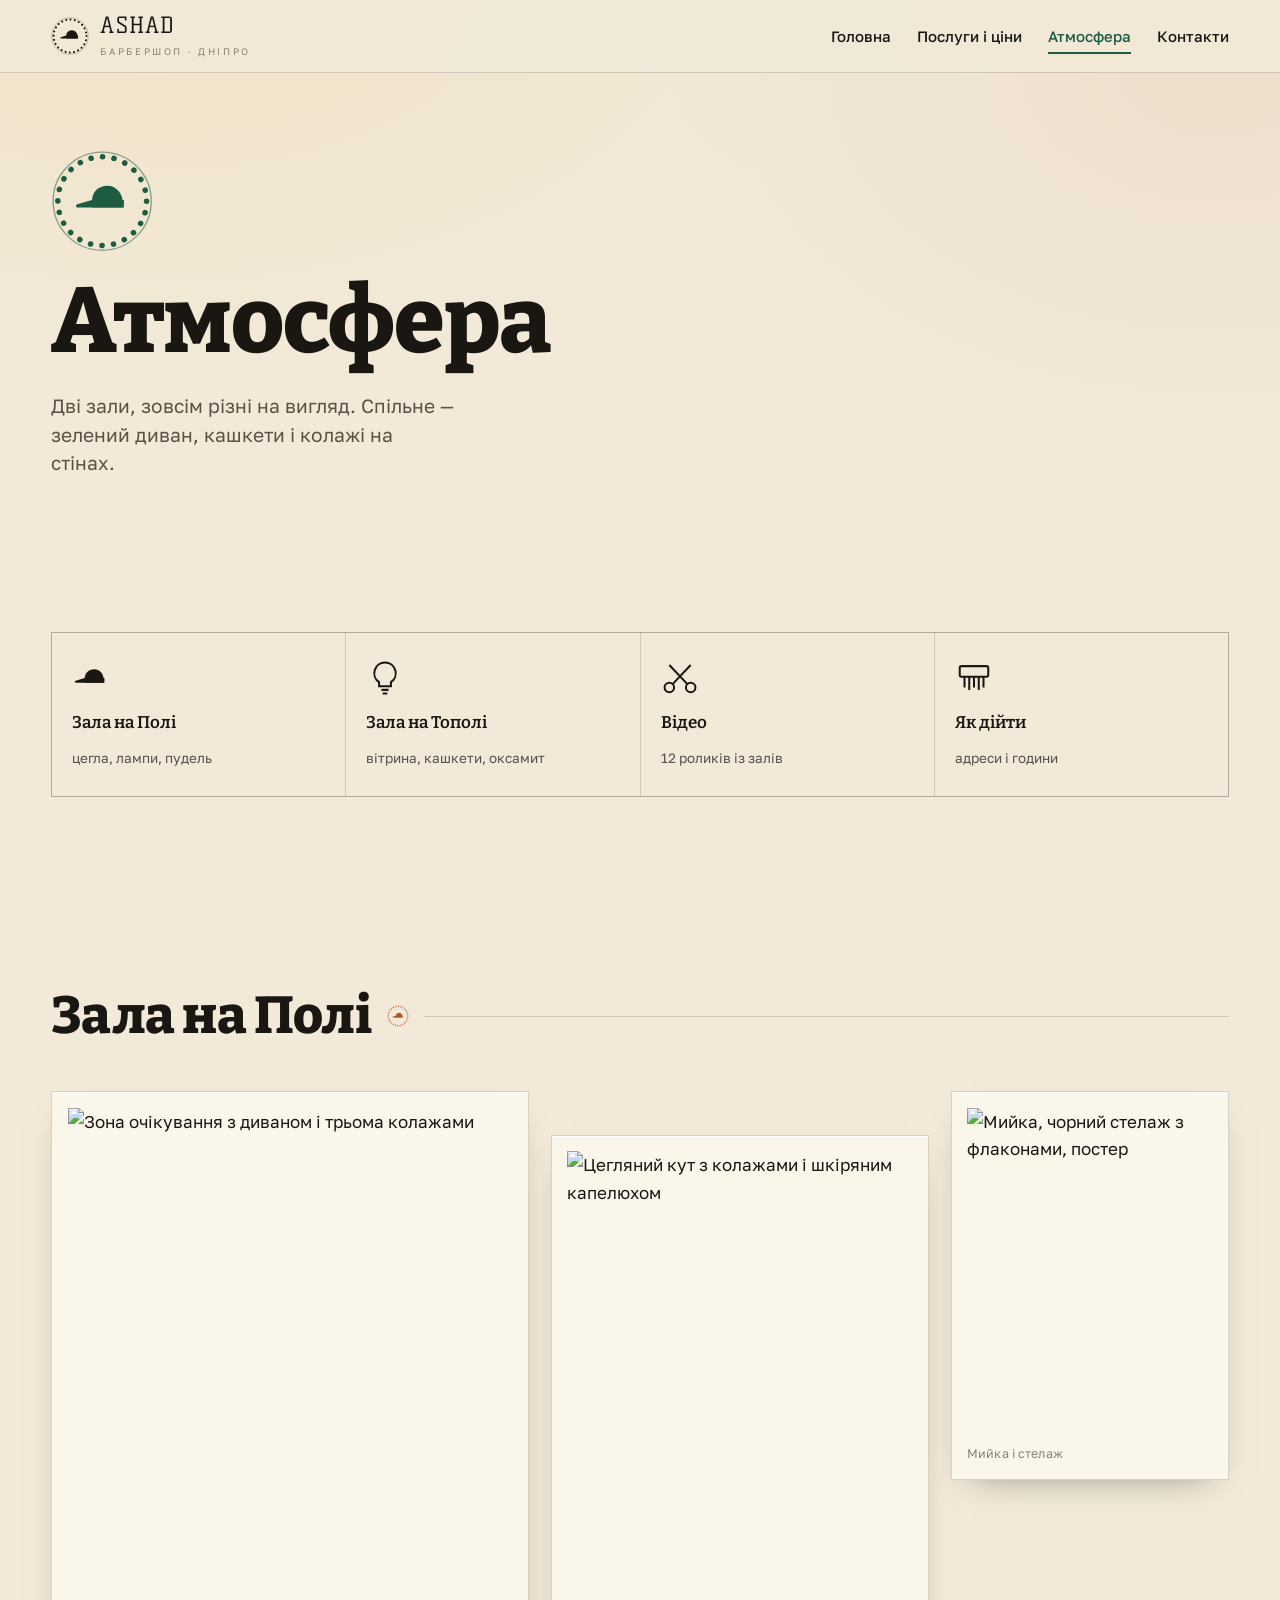
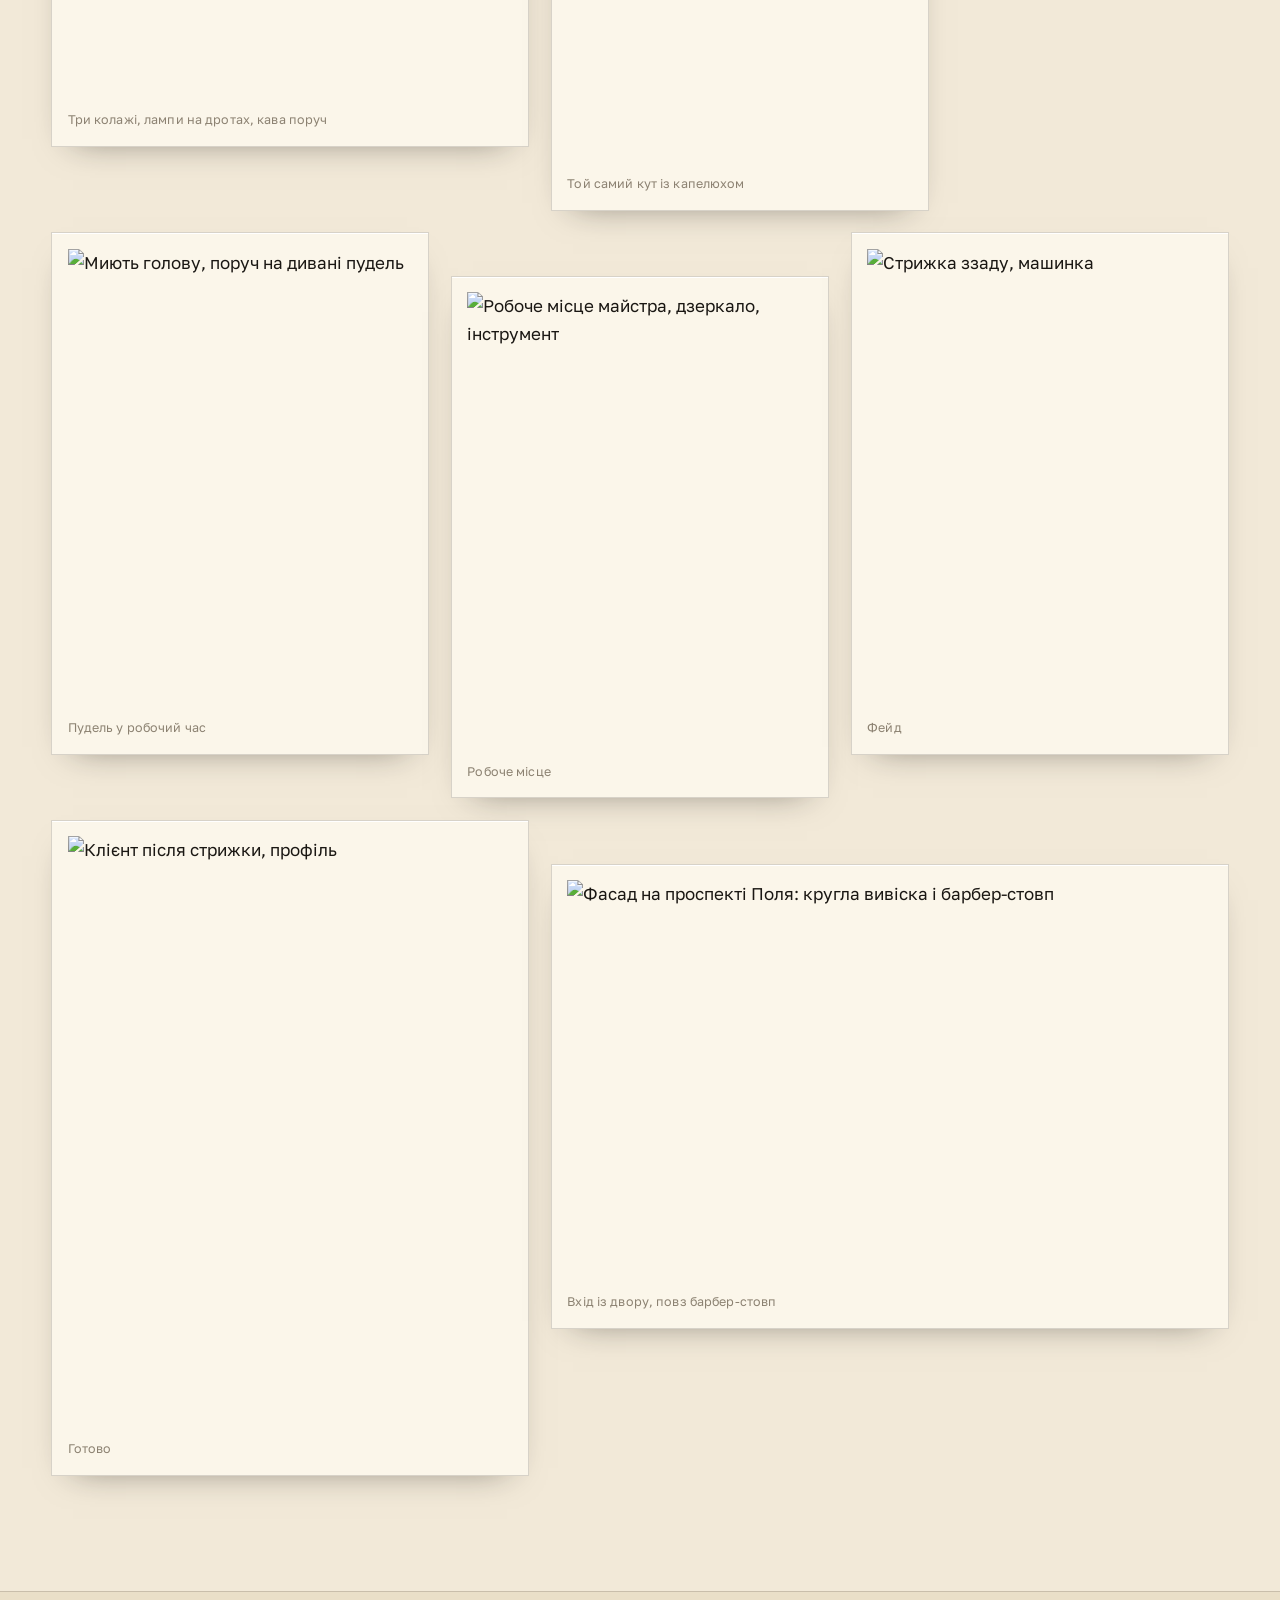
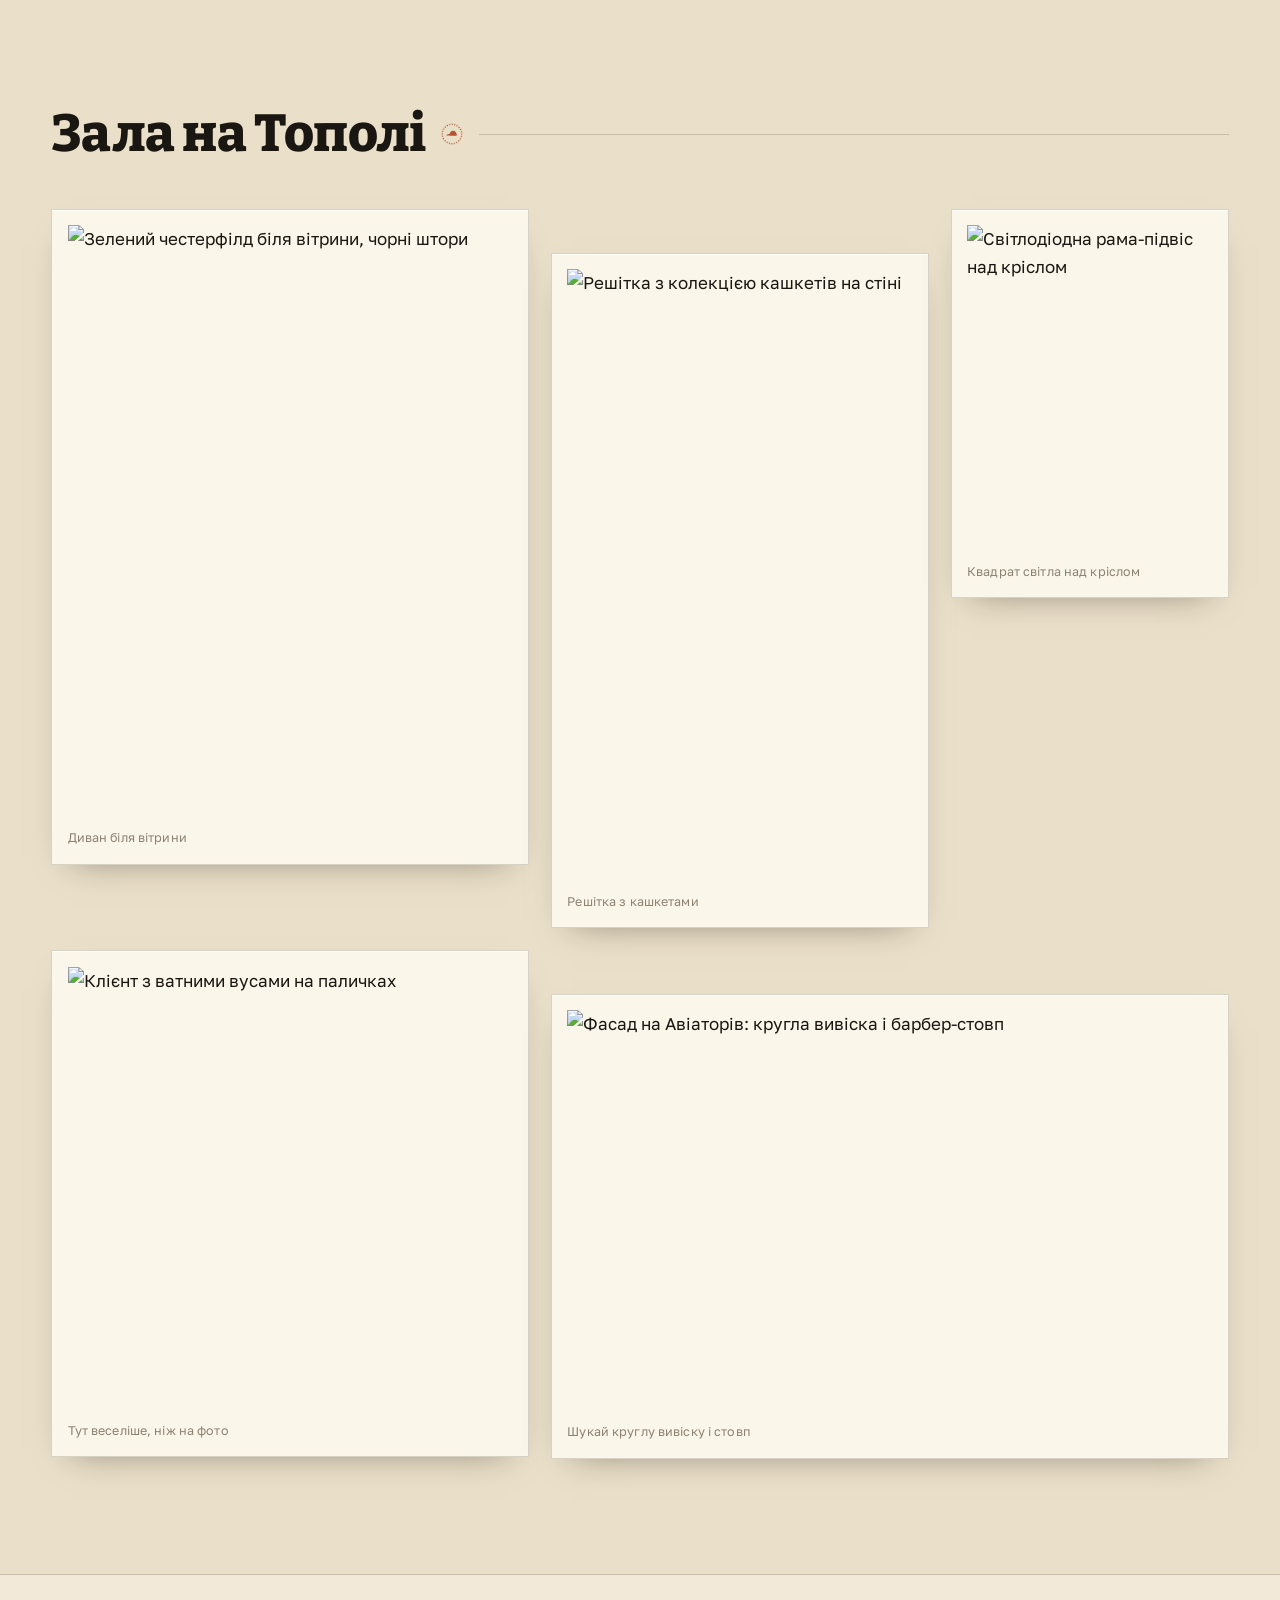
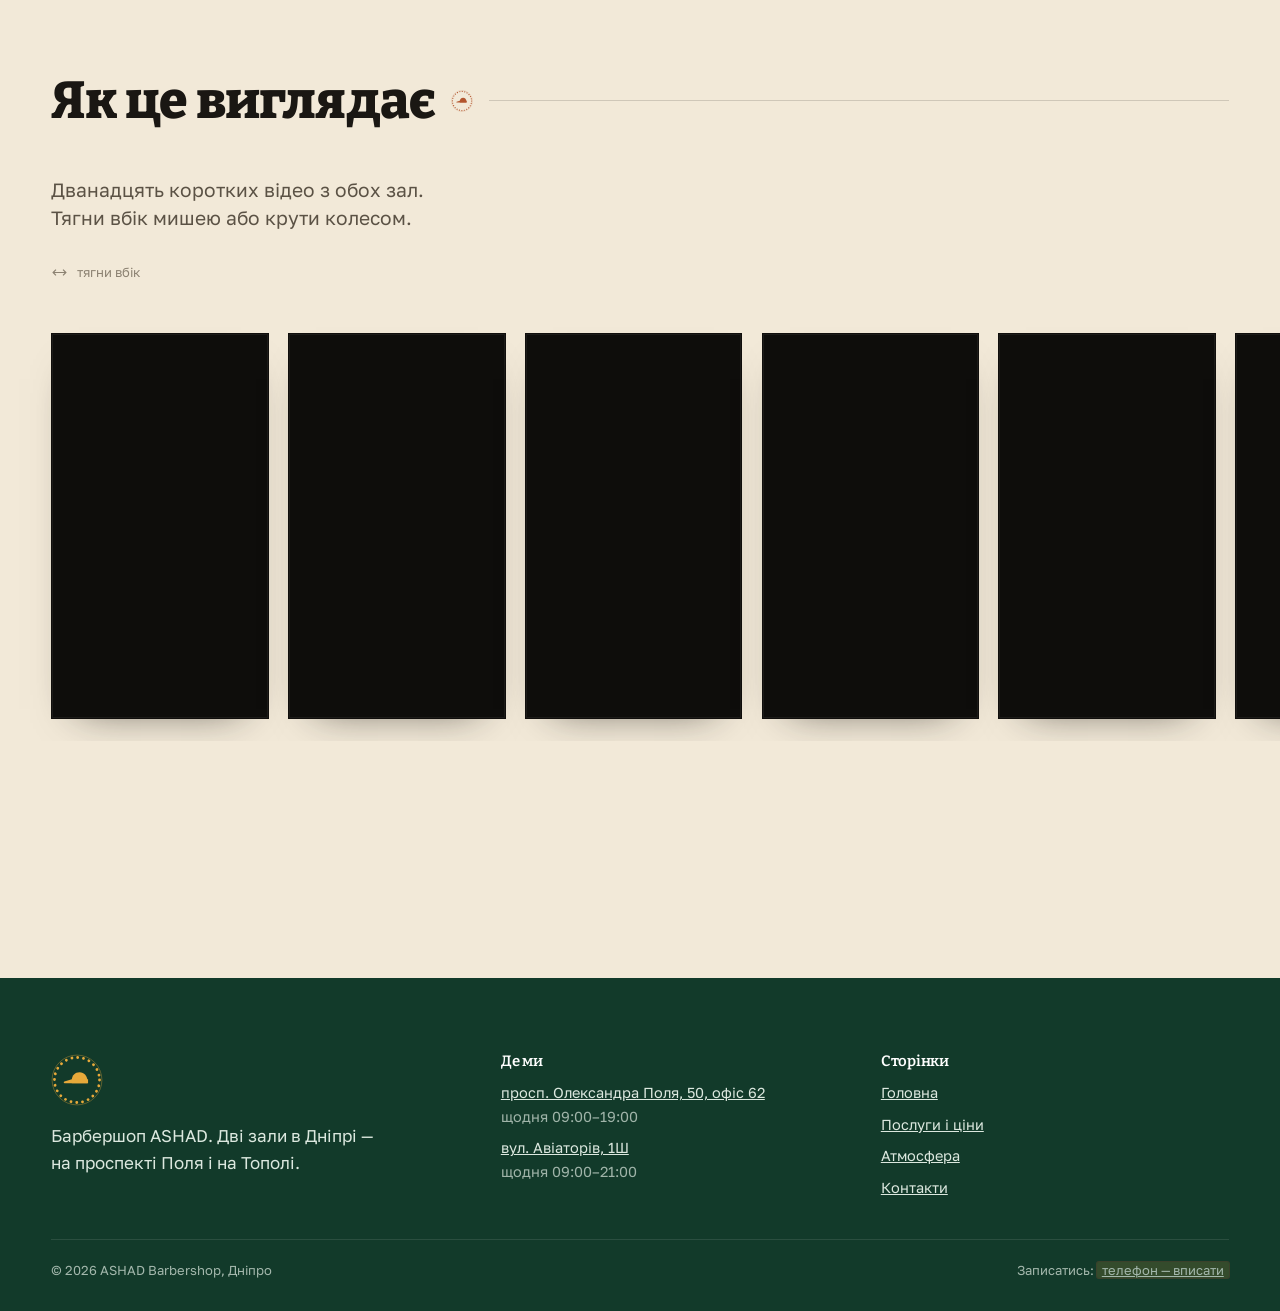
==== atmosfera.html @ 306d47fd "Сайт барбершопу ASHAD: чотири сторінки, локальні шрифти й бібліотеки Головна, послуги і ціни, атмосф" ====
<!doctype html>
<html lang="uk" class="no-js">
<head>
<meta charset="utf-8">
<meta name="viewport" content="width=device-width, initial-scale=1">
<title>Атмосфера — інтер’єри, роботи і відео ASHAD Barbershop</title>
<meta name="description" content="Дві зали барбершопу ASHAD у Дніпрі: цегла і лампи на Полі, вітрина і колекція кашкетів на Тополі. Фото робіт і відео із залів.">
<link rel="canonical" href="https://bashevnik.github.io/ashad-barbershop/atmosfera.html">
<meta property="og:type" content="website">
<meta property="og:site_name" content="ASHAD Barbershop">
<meta property="og:locale" content="uk_UA">
<meta property="og:title" content="Атмосфера — інтер’єри, роботи і відео ASHAD Barbershop">
<meta property="og:description" content="Дві зали барбершопу ASHAD у Дніпрі: цегла і лампи на Полі, вітрина і колекція кашкетів на Тополі. Фото робіт і відео із залів.">
<meta property="og:url" content="https://bashevnik.github.io/ashad-barbershop/atmosfera.html">
<meta property="og:image" content="https://bashevnik.github.io/ashad-barbershop/assets/photo_5222409327333810380_y.jpg">
<meta name="twitter:card" content="summary_large_image">
<meta name="theme-color" content="#F2E9D8">
<link rel="icon" href="assets/logo.png">
<link rel="preload" href="fonts/bitter-800-cyrillic.woff2" as="font" type="font/woff2" crossorigin>
<link rel="preload" href="fonts/golos-text-400-cyrillic.woff2" as="font" type="font/woff2" crossorigin>
<link rel="stylesheet" href="css/style.css">
<script>document.documentElement.className="js";</script>
<script type="application/ld+json">{"@context":"https://schema.org","@type":"HairSalon","name":"ASHAD Barbershop","description":"Барбершоп у Дніпрі: дві зали — на проспекті Олександра Поля та на вулиці Авіаторів (Тополь).","url":"https://bashevnik.github.io/ashad-barbershop/","image":"https://bashevnik.github.io/ashad-barbershop/assets/photo_5222409327333810366_y.jpg","priceRange":"600–1100 ₴","currenciesAccepted":"UAH","areaServed":"Дніпро","makesOffer":[{"@type":"Offer","itemOffered":{"@type":"Service","name":"Стрижка"},"price":"750","priceCurrency":"UAH"},{"@type":"Offer","itemOffered":{"@type":"Service","name":"Стрижка + борода"},"price":"1100","priceCurrency":"UAH"},{"@type":"Offer","itemOffered":{"@type":"Service","name":"Борода"},"price":"600","priceCurrency":"UAH"},{"@type":"Offer","itemOffered":{"@type":"Service","name":"Камуфляж"},"price":"350","priceCurrency":"UAH"},{"@type":"Offer","itemOffered":{"@type":"Service","name":"Ваксинг"},"price":"100","priceCurrency":"UAH"}],"department":[{"@type":"HairSalon","name":"ASHAD Barbershop — На Полі","address":{"@type":"PostalAddress","streetAddress":"просп. Олександра Поля, 50, офіс 62","addressLocality":"Дніпро","addressRegion":"Дніпропетровська область","addressCountry":"UA"},"openingHoursSpecification":{"@type":"OpeningHoursSpecification","dayOfWeek":["Monday","Tuesday","Wednesday","Thursday","Friday","Saturday","Sunday"],"opens":"09:00","closes":"19:00"}},{"@type":"HairSalon","name":"ASHAD Barbershop — На Тополі","address":{"@type":"PostalAddress","streetAddress":"вул. Авіаторів, 1Ш","addressLocality":"Дніпро","addressRegion":"Дніпропетровська область","addressCountry":"UA"},"openingHoursSpecification":{"@type":"OpeningHoursSpecification","dayOfWeek":["Monday","Tuesday","Wednesday","Thursday","Friday","Saturday","Sunday"],"opens":"09:00","closes":"21:00"}}]}</script>
</head>
<body>
<div id="curtain" aria-hidden="true"><svg class="ring " viewBox="0 0 120 120" aria-hidden="true" focusable="false"><circle class="rim" cx="60" cy="60" r="57.5"/><circle class="bulbs" cx="60" cy="60" r="52"/><g class="cap" transform="translate(24,36) scale(1.5)"><path d="M16 21v-5c0-7 5-12 12-12s12 6 12 13v4z"/><path d="M41 21H5c-1.6 0-2-2-.4-2.6L16 15h25z"/></g></svg></div>

<header class="hdr">
  <div class="wrap hdr__in">
    <a class="brand" href="index.html">
      <svg class="ring " viewBox="0 0 120 120" aria-hidden="true" focusable="false"><circle class="rim" cx="60" cy="60" r="57.5"/><circle class="bulbs" cx="60" cy="60" r="52"/><g class="cap" transform="translate(24,36) scale(1.5)"><path d="M16 21v-5c0-7 5-12 12-12s12 6 12 13v4z"/><path d="M41 21H5c-1.6 0-2-2-.4-2.6L16 15h25z"/></g></svg>
      <span>
        <span class="brand__name">ASHAD</span>
        <span class="brand__sub">БАРБЕРШОП · ДНІПРО</span>
      </span>
    </a>
    <button class="burger" type="button" aria-label="Меню" aria-expanded="false"><span></span></button>
    <nav class="nav" aria-label="Головне меню">
      <a href="index.html">Головна</a>
      <a href="posluhy.html">Послуги і ціни</a>
      <a href="atmosfera.html" aria-current="page">Атмосфера</a>
      <a href="kontakty.html">Контакти</a>
    </nav>
  </div>
</header>
<main id="main">

<section class="sec sec--tight">
  <div class="wrap">
    <svg class="ring hero__mark" viewBox="0 0 120 120" aria-hidden="true" focusable="false"><circle class="rim" cx="60" cy="60" r="57.5"/><circle class="bulbs" cx="60" cy="60" r="52"/><g class="cap" transform="translate(24,36) scale(1.5)"><path d="M16 21v-5c0-7 5-12 12-12s12 6 12 13v4z"/><path d="M41 21H5c-1.6 0-2-2-.4-2.6L16 15h25z"/></g></svg>
    <h1>Атмосфера</h1>
    <p class="lead" style="margin-top:22px">Дві зали, зовсім різні на вигляд. Спільне — зелений диван, кашкети і колажі на стінах.</p>
  </div>
</section>

<section class="sec--tight">
  <div class="wrap">
    <nav class="grid-caps" aria-label="Розділи сторінки">
      <a href="#centr"><svg class="grid-caps__ico" viewBox="0 0 48 30" fill="currentColor" aria-hidden="true"><path d="M16 21v-5c0-7 5-12 12-12s12 6 12 13v4z"/><path d="M41 21H5c-1.6 0-2-2-.4-2.6L16 15h25z"/></svg><b>Зала на Полі</b><span>цегла, лампи, пудель</span></a>
      <a href="#topol"><svg class="grid-caps__ico" viewBox="0 0 32 32" fill="none" stroke="currentColor" stroke-width="1.7" aria-hidden="true"><path d="M16 3a9 9 0 0 0-5 16.5V23h10v-3.5A9 9 0 0 0 16 3Z"/><path d="M13 26h6M14 29h4"/></svg><b>Зала на Тополі</b><span>вітрина, кашкети, оксамит</span></a>
      <a href="#video"><svg class="grid-caps__ico" viewBox="0 0 32 32" fill="none" stroke="currentColor" stroke-width="1.7" aria-hidden="true"><circle cx="7" cy="24" r="4"/><circle cx="25" cy="24" r="4"/><path d="M9.8 21.2 25 5M22.2 21.2 7 5"/></svg><b>Відео</b><span>12 роликів із залів</span></a>
      <a href="kontakty.html"><svg class="grid-caps__ico" viewBox="0 0 32 32" fill="none" stroke="currentColor" stroke-width="1.7" aria-hidden="true"><rect x="4" y="6" width="24" height="9" rx="1.5"/><path d="M8 15v9M12 15v11M16 15v9M20 15v11M24 15v9"/></svg><b>Як дійти</b><span>адреси і години</span></a>
    </nav>
  </div>
</section>

<section class="sec" id="centr">
  <div class="wrap-wide">
    <div class="rule reveal" style="width:min(100%,var(--wrap));margin-inline:auto">
      <h2>Зала на Полі</h2><svg class="ring " viewBox="0 0 120 120" aria-hidden="true" focusable="false"><circle class="rim" cx="60" cy="60" r="57.5"/><circle class="bulbs" cx="60" cy="60" r="52"/><g class="cap" transform="translate(24,36) scale(1.5)"><path d="M16 21v-5c0-7 5-12 12-12s12 6 12 13v4z"/><path d="M41 21H5c-1.6 0-2-2-.4-2.6L16 15h25z"/></g></svg>
    </div>
    <div class="wall">
      <figure class="frame w5 tall reveal frame--tilt-l"><img src="assets/photo_5222409327333810374_y.jpg" alt="Зона очікування з диваном і трьома колажами" loading="lazy"><figcaption>Три колажі, лампи на дротах, кава поруч</figcaption></figure>
      <figure class="frame w4 port reveal down"><img src="assets/photo_5222409327333810372_y.jpg" alt="Цегляний кут з колажами і шкіряним капелюхом" loading="lazy"><figcaption>Той самий кут із капелюхом</figcaption></figure>
      <figure class="frame w3 tall reveal"><img src="assets/photo_5222409327333810375_y.jpg" alt="Мийка, чорний стелаж з флаконами, постер" loading="lazy"><figcaption>Мийка і стелаж</figcaption></figure>
      <figure class="frame w4 tall reveal"><img src="assets/photo_5222409327333810367_y.jpg" alt="Миють голову, поруч на дивані пудель" loading="lazy"><figcaption>Пудель у робочий час</figcaption></figure>
      <figure class="frame w4 tall reveal down frame--tilt-l"><img src="assets/photo_5222409327333810365_y.jpg" alt="Робоче місце майстра, дзеркало, інструмент" loading="lazy"><figcaption>Робоче місце</figcaption></figure>
      <figure class="frame w4 tall reveal"><img src="assets/photo_5222409327333810368_y.jpg" alt="Стрижка ззаду, машинка" loading="lazy"><figcaption>Фейд</figcaption></figure>
      <figure class="frame w5 tall reveal"><img src="assets/photo_5222409327333810371_y.jpg" alt="Клієнт після стрижки, профіль" loading="lazy"><figcaption>Готово</figcaption></figure>
      <figure class="frame w7 wide reveal down"><img src="assets/photo_5222409327333810366_y.jpg" alt="Фасад на проспекті Поля: кругла вивіска і барбер-стовп" loading="lazy"><figcaption>Вхід із двору, повз барбер-стовп</figcaption></figure>
    </div>
  </div>
</section>

<section class="sec" id="topol" style="background:var(--paper-2);border-block:1px solid var(--line)">
  <div class="wrap-wide">
    <div class="rule reveal" style="width:min(100%,var(--wrap));margin-inline:auto">
      <h2>Зала на Тополі</h2><svg class="ring " viewBox="0 0 120 120" aria-hidden="true" focusable="false"><circle class="rim" cx="60" cy="60" r="57.5"/><circle class="bulbs" cx="60" cy="60" r="52"/><g class="cap" transform="translate(24,36) scale(1.5)"><path d="M16 21v-5c0-7 5-12 12-12s12 6 12 13v4z"/><path d="M41 21H5c-1.6 0-2-2-.4-2.6L16 15h25z"/></g></svg>
    </div>
    <div class="wall">
      <figure class="frame w5 tall reveal"><img src="assets/photo_5222409327333810380_y.jpg" alt="Зелений честерфілд біля вітрини, чорні штори" loading="lazy"><figcaption>Диван біля вітрини</figcaption></figure>
      <figure class="frame w4 port reveal down frame--tilt-l"><img src="assets/photo_5222409327333810379_y.jpg" alt="Решітка з колекцією кашкетів на стіні" loading="lazy"><figcaption>Решітка з кашкетами</figcaption></figure>
      <figure class="frame w3 tall reveal"><img src="assets/photo_5222409327333810378_y.jpg" alt="Світлодіодна рама-підвіс над кріслом" loading="lazy"><figcaption>Квадрат світла над кріслом</figcaption></figure>
      <figure class="frame w5 sq reveal frame--tilt-r"><img src="assets/photo_5222409327333810377_y.jpg" alt="Клієнт з ватними вусами на паличках" loading="lazy"><figcaption>Тут веселіше, ніж на фото</figcaption></figure>
      <figure class="frame w7 wide reveal down"><img src="assets/photo_5456503783908121708_y.jpg" alt="Фасад на Авіаторів: кругла вивіска і барбер-стовп" loading="lazy"><figcaption>Шукай круглу вивіску і стовп</figcaption></figure>
    </div>
  </div>
</section>


<section class="reel" id="video">
  <div class="wrap reel__head reveal">
    <div class="rule"><h2>Як це виглядає</h2><svg class="ring " viewBox="0 0 120 120" aria-hidden="true" focusable="false"><circle class="rim" cx="60" cy="60" r="57.5"/><circle class="bulbs" cx="60" cy="60" r="52"/><g class="cap" transform="translate(24,36) scale(1.5)"><path d="M16 21v-5c0-7 5-12 12-12s12 6 12 13v4z"/><path d="M41 21H5c-1.6 0-2-2-.4-2.6L16 15h25z"/></g></svg></div>
    <p class="lead">Дванадцять коротких відео з обох зал. Тягни вбік мишею або крути колесом.</p>
    <span class="reel__hint"><svg viewBox="0 0 24 24" fill="none" stroke="currentColor" stroke-width="1.7" aria-hidden="true"><path d="M3 12h18M7 8l-4 4 4 4M17 8l4 4-4 4"/></svg> тягни вбік</span>
  </div>
  <div class="reel__track">
    <div class="reel__card"><video data-src="assets/document_52224093268738463356.mp4" muted loop playsinline preload="none" aria-label="Відео 1 з барбершопу"></video></div>
    <div class="reel__card"><video data-src="assets/document_52224093268738463357.mp4" muted loop playsinline preload="none" aria-label="Відео 2 з барбершопу"></video></div>
    <div class="reel__card"><video data-src="assets/document_52224093268738463359.mp4" muted loop playsinline preload="none" aria-label="Відео 3 з барбершопу"></video></div>
    <div class="reel__card"><video data-src="assets/document_52224093268738463361.mp4" muted loop playsinline preload="none" aria-label="Відео 4 з барбершопу"></video></div>
    <div class="reel__card"><video data-src="assets/document_52224093268738463363.mp4" muted loop playsinline preload="none" aria-label="Відео 5 з барбершопу"></video></div>
    <div class="reel__card"><video data-src="assets/document_52224093268738463371.mp4" muted loop playsinline preload="none" aria-label="Відео 6 з барбершопу"></video></div>
    <div class="reel__card"><video data-src="assets/document_52224093268738463372.mp4" muted loop playsinline preload="none" aria-label="Відео 7 з барбершопу"></video></div>
    <div class="reel__card"><video data-src="assets/document_52224093268738463374.mp4" muted loop playsinline preload="none" aria-label="Відео 8 з барбершопу"></video></div>
    <div class="reel__card"><video data-src="assets/document_52224093268738463375.mp4" muted loop playsinline preload="none" aria-label="Відео 9 з барбершопу"></video></div>
    <div class="reel__card"><video data-src="assets/document_52224093268738463376.mp4" muted loop playsinline preload="none" aria-label="Відео 10 з барбершопу"></video></div>
    <div class="reel__card"><video data-src="assets/document_52224093268738463378.mp4" muted loop playsinline preload="none" aria-label="Відео 11 з барбершопу"></video></div>
    <div class="reel__card"><video data-src="assets/document_52224093268738463380.mp4" muted loop playsinline preload="none" aria-label="Відео 12 з барбершопу"></video></div>
  </div>
</section>

</main>

<footer class="ftr">
  <div class="wrap">
    <div class="ftr__grid">
      <div>
        <svg class="ring " viewBox="0 0 120 120" aria-hidden="true" focusable="false"><circle class="rim" cx="60" cy="60" r="57.5"/><circle class="bulbs" cx="60" cy="60" r="52"/><g class="cap" transform="translate(24,36) scale(1.5)"><path d="M16 21v-5c0-7 5-12 12-12s12 6 12 13v4z"/><path d="M41 21H5c-1.6 0-2-2-.4-2.6L16 15h25z"/></g></svg>
        <p style="max-width:30ch;margin:0">Барбершоп ASHAD. Дві зали в Дніпрі — на проспекті Поля і на Тополі.</p>
      </div>
      <div>
        <h4>Де ми</h4>
        <ul>
          <li><a href="https://www.google.com/maps/search/?api=1&query=%D0%94%D0%BD%D1%96%D0%BF%D1%80%D0%BE%2C%20%D0%BF%D1%80%D0%BE%D1%81%D0%BF.%20%D0%9E%D0%BB%D0%B5%D0%BA%D1%81%D0%B0%D0%BD%D0%B4%D1%80%D0%B0%20%D0%9F%D0%BE%D0%BB%D1%8F%2C%2050%2C%20%D0%BE%D1%84%D1%96%D1%81%2062" target="_blank" rel="noopener">просп. Олександра Поля, 50, офіс 62</a><br><span style="opacity:.7">щодня 09:00–19:00</span></li>
          <li><a href="https://www.google.com/maps/search/?api=1&query=%D0%94%D0%BD%D1%96%D0%BF%D1%80%D0%BE%2C%20%D0%B2%D1%83%D0%BB.%20%D0%90%D0%B2%D1%96%D0%B0%D1%82%D0%BE%D1%80%D1%96%D0%B2%2C%201%D0%A8" target="_blank" rel="noopener">вул. Авіаторів, 1Ш</a><br><span style="opacity:.7">щодня 09:00–21:00</span></li>
        </ul>
      </div>
      <div>
        <h4>Сторінки</h4>
        <ul><li><a href="index.html">Головна</a></li><li><a href="posluhy.html">Послуги і ціни</a></li><li><a href="atmosfera.html">Атмосфера</a></li><li><a href="kontakty.html">Контакти</a></li></ul>
      </div>
    </div>
    <div class="ftr__bottom">
      <span>© <span id="year">2026</span> ASHAD Barbershop, Дніпро</span>
      <span>Записатись: <a href="tel:+380000000000"><span class="todo">телефон — вписати</span></a></span>
    </div>
  </div>
</footer>
<script src="js/lib/gsap.min.js"></script>
<script src="js/lib/ScrollTrigger.min.js"></script>
<script src="js/lib/lax.min.js"></script>
<script src="js/app.js"></script>
</body>
</html>
---- css/style.css ----
@import url("fonts.css");

/* ─────────────────────────────────────────────
   ASHAD BARBERSHOP — Дніпро
   Кольори зняті з залів: тепла штукатурка,
   зелений оксамит честерфілда, цегла, лампи.
   ───────────────────────────────────────────── */

:root{
  --paper:      #F2E9D8;
  --paper-2:    #EADFC8;
  --plaster:    #E4D7BE;
  --ink:        #1A1713;
  --ink-soft:   #5B5245;
  --ink-faint:  #8C8272;

  --green:      #1E5C42;
  --green-deep: #123A2A;
  --green-soft: #2F7B5A;

  --brick:      #B3562F;
  --bulb:       #E7A93A;

  --frame:      #4A2E20;
  --line:       rgba(26,23,19,.16);

  --wrap: 1180px;
  --gut: clamp(18px, 4vw, 56px);

  --r-sm: 3px;
  --r-md: 6px;
}

*,*::before,*::after{ box-sizing:border-box; }

html{
  -webkit-text-size-adjust:100%;
  scroll-behavior:smooth;
}
@media (prefers-reduced-motion: reduce){ html{ scroll-behavior:auto; } }

body{
  margin:0;
  background:var(--paper);
  color:var(--ink);
  font-family:"Golos Text", system-ui, -apple-system, "Segoe UI", sans-serif;
  font-size:clamp(15px, .55vw + 13px, 17px);
  line-height:1.62;
  overflow-x:hidden;
  background-image:
    radial-gradient(1200px 700px at 12% -5%, rgba(231,169,58,.10), transparent 60%),
    radial-gradient(900px 600px at 95% 8%, rgba(179,86,47,.07), transparent 62%);
  background-attachment:fixed;
}

img,video{ max-width:100%; display:block; }
a{ color:inherit; }

h1,h2,h3,h4{
  font-family:"Bitter", Georgia, serif;
  font-weight:800;
  line-height:1.04;
  letter-spacing:-.015em;
  margin:0;
  text-wrap:balance;
}
h1{ font-size:clamp(38px, 7.4vw, 92px); }
h2{ font-size:clamp(28px, 4.4vw, 52px); }
h3{ font-size:clamp(19px, 1.7vw, 25px); letter-spacing:-.005em; }
p{ margin:0 0 1em; }
p:last-child{ margin-bottom:0; }

.wrap{ width:min(100% - var(--gut)*2, var(--wrap)); margin-inline:auto; }
.wrap-wide{ width:min(100% - var(--gut)*2, 1440px); margin-inline:auto; }

.sr{
  position:absolute; width:1px; height:1px; padding:0; margin:-1px;
  overflow:hidden; clip:rect(0 0 0 0); white-space:nowrap; border:0;
}

/* ── знак: кільце лампочок з вивіски ───────── */
.ring{ display:block; color:var(--ink); }
.ring .bulbs{
  fill:none; stroke:currentColor; stroke-width:6.5;
  stroke-linecap:round; stroke-dasharray:.1 13.5138;
}
.ring .rim{ fill:none; stroke:currentColor; stroke-width:1.6; opacity:.5; }
.ring .cap{ fill:currentColor; }

/* ── шапка ─────────────────────────────────── */
.hdr{
  position:sticky; top:0; z-index:60;
  background:color-mix(in srgb, var(--paper) 86%, transparent);
  backdrop-filter:blur(9px);
  -webkit-backdrop-filter:blur(9px);
  border-bottom:1px solid var(--line);
}
.hdr__in{
  display:flex; align-items:center; gap:22px;
  min-height:72px;
}
.brand{
  display:flex; align-items:center; gap:11px;
  text-decoration:none; margin-right:auto;
}
.brand .ring{ width:38px; height:38px; flex:none; }
.brand__name{
  font-family:"Kelly Slab", "Bitter", serif;
  font-size:22px; letter-spacing:.06em; line-height:1;
}
.brand__sub{
  display:block; font-family:"Golos Text",sans-serif;
  font-size:9.5px; letter-spacing:.28em; color:var(--ink-faint);
  margin-top:3px;
}
.nav{ display:flex; gap:26px; align-items:center; }
.nav a{
  text-decoration:none; font-size:15px; font-weight:500;
  padding:6px 0; position:relative; color:var(--ink);
}
.nav a::after{
  content:""; position:absolute; left:0; right:0; bottom:0; height:2px;
  background:var(--green); transform:scaleX(0); transform-origin:left;
  transition:transform .28s cubic-bezier(.2,.7,.3,1);
}
.nav a:hover::after,
.nav a[aria-current="page"]::after{ transform:scaleX(1); }
.nav a[aria-current="page"]{ color:var(--green); }

.burger{
  display:none; width:42px; height:42px; border:1px solid var(--line);
  border-radius:var(--r-sm); background:transparent; cursor:pointer;
  align-items:center; justify-content:center; flex:none;
}
.burger span{ display:block; width:18px; height:1.6px; background:var(--ink); position:relative; }
.burger span::before,.burger span::after{
  content:""; position:absolute; left:0; width:18px; height:1.6px; background:var(--ink);
  transition:transform .25s;
}
.burger span::before{ top:-6px; } .burger span::after{ top:6px; }
.is-menu .burger span{ background:transparent; }
.is-menu .burger span::before{ transform:translateY(6px) rotate(45deg); }
.is-menu .burger span::after{ transform:translateY(-6px) rotate(-45deg); }

/* ── кнопки ────────────────────────────────── */
.btn{
  display:inline-flex; align-items:center; gap:10px;
  padding:14px 24px; border-radius:var(--r-sm);
  background:var(--green); color:#F7F1E4; text-decoration:none;
  font-weight:500; font-size:15px; border:1px solid var(--green);
  transition:background .25s, transform .25s, box-shadow .25s;
  box-shadow:0 1px 0 rgba(0,0,0,.06);
}
.btn:hover{ background:var(--green-deep); transform:translateY(-2px); }
.btn--ghost{
  background:transparent; color:var(--ink); border-color:var(--ink);
}
.btn--ghost:hover{ background:var(--ink); color:var(--paper); }
.btn__dot{ width:7px; height:7px; border-radius:50%; background:var(--bulb); flex:none; }

/* ── секції ────────────────────────────────── */
.sec{ padding:clamp(64px, 9vw, 128px) 0; }
.sec--tight{ padding:clamp(48px, 6vw, 84px) 0; }

.lead{
  font-size:clamp(18px, 1.5vw, 22px);
  line-height:1.5; max-width:34ch; color:var(--ink-soft);
}

.rule{
  display:flex; align-items:center; gap:16px;
  margin:0 0 clamp(28px,4vw,48px);
}
.rule::after{ content:""; flex:1; height:1px; background:var(--line); }
.rule .ring{ width:22px; height:22px; flex:none; color:var(--brick); }
.rule h2{ flex:none; }

/* ── герой ─────────────────────────────────── */
.hero{
  position:relative; padding:clamp(46px,7vw,86px) 0 clamp(30px,4vw,52px);
  overflow:hidden;
}
.hero__grid{
  display:grid; grid-template-columns:1.05fr .95fr;
  gap:clamp(28px,5vw,72px); align-items:end;
}
.hero__mark{ width:clamp(74px,8vw,104px); height:auto; color:var(--green); margin-bottom:22px; }
.hero h1 em{ font-style:normal; color:var(--green); }
.hero__hand{
  font-family:"Kelly Slab", serif; font-size:clamp(17px,1.5vw,21px);
  color:var(--brick); margin:20px 0 0; line-height:1.4;
}
.hero__cta{ display:flex; flex-wrap:wrap; gap:12px; margin-top:30px; }

/* фото у рамці — як зі стіни в залі */
.frame{
  background:#FBF6EA;
  padding:clamp(10px,1.2vw,18px);
  border:1px solid var(--line);
  box-shadow:
    0 1px 0 #fff inset,
    0 14px 34px -22px rgba(26,23,19,.55);
  position:relative;
}
.frame--wood{ border:6px solid var(--frame); padding:10px; background:#F6EFE0; }
.frame img{ width:100%; height:100%; object-fit:cover; display:block; }
.frame figcaption{
  font-size:12.5px; color:var(--ink-faint); padding-top:9px;
  font-family:"Golos Text",sans-serif; letter-spacing:.01em;
}
.frame--tilt-l{ transform:rotate(-1.4deg); }
.frame--tilt-r{ transform:rotate(1.1deg); }

.hero__photo{ margin:0; }
.hero__photo img{ aspect-ratio:4/5; }

/* ── смуга-кашкети (роздільник) ────────────── */
.caps{
  border-block:1px solid var(--line);
  background:var(--paper-2);
  padding:18px 0;
  overflow:hidden;
}
.caps__row{
  display:flex; gap:clamp(22px,4vw,54px); align-items:center;
  justify-content:center; flex-wrap:wrap;
}
.caps__item{
  display:inline-flex; align-items:center; gap:9px;
  font-size:13.5px; color:var(--ink-soft); white-space:nowrap;
}
.caps__item svg{ width:26px; height:26px; color:var(--ink); flex:none; }

/* ── прайс ─────────────────────────────────── */
.price{ list-style:none; margin:0; padding:0; }
.price li{
  display:flex; align-items:baseline; gap:14px;
  padding:18px 0; border-bottom:1px solid var(--line);
}
.price li:first-child{ border-top:1px solid var(--line); }
.price__name{ font-family:"Bitter",serif; font-weight:600; font-size:clamp(18px,1.7vw,24px); }
.price__dots{ flex:1; border-bottom:1px dotted var(--ink-faint); transform:translateY(-4px); }
.price__val{
  font-family:"Kelly Slab",serif; font-size:clamp(19px,1.8vw,26px);
  color:var(--green); white-space:nowrap;
}
.price__note{ display:block; font-size:13.5px; color:var(--ink-faint); font-family:"Golos Text",sans-serif; font-weight:400; margin-top:2px; }

/* ── зали ──────────────────────────────────── */
.halls{ display:grid; grid-template-columns:1fr 1fr; gap:clamp(20px,3vw,40px); }
.hall{
  background:#FBF6EA; border:1px solid var(--line); padding:clamp(20px,2.4vw,32px);
  display:flex; flex-direction:column; gap:18px;
}
.hall__tag{
  font-family:"Kelly Slab",serif; font-size:13px; color:var(--brick);
  letter-spacing:.05em;
}
.hall__meta{ font-size:14.5px; color:var(--ink-soft); }
.hall__meta b{ color:var(--ink); font-weight:500; }
.hall .frame{ margin:0; }
.hall .frame img{ aspect-ratio:4/5; }
.halls > .frame img{ aspect-ratio:4/5; }
.card .frame img{ aspect-ratio:16/10; }

/* ── стіна колажів ─────────────────────────── */
.wall{
  display:grid;
  grid-template-columns:repeat(12,1fr);
  gap:clamp(12px,1.7vw,26px);
  align-items:start;
}
.wall figure{ margin:0; }
.wall .w3{ grid-column:span 3; }
.wall .w4{ grid-column:span 4; }
.wall .w5{ grid-column:span 5; }
.wall .w6{ grid-column:span 6; }
.wall .w7{ grid-column:span 7; }
.wall .tall img{ aspect-ratio:3/4; }
.wall .wide img{ aspect-ratio:16/10; }
.wall .sq img{ aspect-ratio:1/1; }
.wall .port img{ aspect-ratio:9/16; }   /* вертикальний кадр без обрізки */
.wall .down{ margin-top:clamp(18px,3.4vw,54px); }

/* ── стрічка вертикальних відео ────────────── */
/* заголовок зверху, картки — трохи нижче центру
   екрана, щоб текст блоку лишався видним */
.reel{
  min-height:100svh;
  display:flex; flex-direction:column; justify-content:center;
  padding:clamp(56px,7vw,96px) 0;
  overflow:hidden;
}
.reel__head{ margin-bottom:clamp(22px,3vw,40px); }
/* трохи піднімаємо групу, щоб картки зупинялися ледь нижче центру екрана */
.reel__track{ margin-bottom:clamp(0px,4vh,44px); }
.reel__hint{
  display:inline-flex; align-items:center; gap:9px;
  font-size:13px; color:var(--ink-faint); margin-top:10px;
}
.reel__hint svg{ width:17px; height:17px; }

.reel__track{
  display:flex; gap:clamp(12px,1.5vw,22px);
  overflow-x:auto; overscroll-behavior-x:contain;
  padding:6px var(--gut) 22px;
  scroll-snap-type:x mandatory;
  scrollbar-width:none; cursor:grab;
}
.reel__track::-webkit-scrollbar{ display:none; }
.reel__track.is-drag{ cursor:grabbing; scroll-snap-type:none; }
.reel__card{
  flex:0 0 auto; width:clamp(190px, 17vw, 262px);
  scroll-snap-align:center;
  position:relative; background:#0E0D0B;
  border:1px solid var(--line);
  box-shadow:0 18px 40px -28px rgba(26,23,19,.7);
}
.reel__card video{
  width:100%; aspect-ratio:9/16; object-fit:cover; display:block;
  background:#0E0D0B;
}
.reel__card::after{
  content:""; position:absolute; inset:0; pointer-events:none;
  box-shadow:0 0 0 1px rgba(255,255,255,.06) inset;
}

/* ── решітка з кашкетами як навігація ──────── */
.grid-caps{
  display:grid; grid-template-columns:repeat(auto-fit,minmax(150px,1fr));
  gap:1px; background:var(--line); border:1px solid var(--line);
}
.grid-caps a{
  background:var(--paper); padding:26px 20px; text-decoration:none;
  display:flex; flex-direction:column; gap:12px; align-items:flex-start;
  transition:background .3s, color .3s;
}
.grid-caps a:hover{ background:var(--green); color:#F7F1E4; }
.grid-caps a:hover .grid-caps__ico{ color:var(--bulb); }
.grid-caps__ico{ width:38px; height:38px; color:var(--ink); transition:color .3s; }
.grid-caps b{ font-family:"Bitter",serif; font-size:17px; font-weight:600; }
.grid-caps span{ font-size:13.5px; opacity:.72; }

/* ── контакти ──────────────────────────────── */
.cards{ display:grid; grid-template-columns:1fr 1fr; gap:clamp(20px,3vw,36px); }
.card{
  border:1px solid var(--line); background:#FBF6EA;
  padding:clamp(22px,2.6vw,36px);
  display:flex; flex-direction:column; gap:16px;
}
.card h3{ color:var(--green); }
.card dl{ margin:0; display:grid; grid-template-columns:auto 1fr; gap:8px 16px; font-size:15px; }
.card dt{ color:var(--ink-faint); }
.card dd{ margin:0; }
.card__links{ display:flex; gap:10px; flex-wrap:wrap; margin-top:auto; padding-top:6px; }

.todo{
  background:rgba(231,169,58,.22);
  box-shadow:0 0 0 1px rgba(179,86,47,.35);
  padding:0 5px; border-radius:2px;
}

/* ── підвал ────────────────────────────────── */
.ftr{
  background:var(--green-deep); color:#DCE8DF;
  padding:clamp(46px,6vw,76px) 0 30px; margin-top:clamp(56px,8vw,110px);
}
.ftr a{ color:#DCE8DF; }
.ftr__grid{ display:grid; grid-template-columns:1.2fr 1fr 1fr; gap:32px; }
.ftr .ring{ width:52px; height:52px; color:var(--bulb); margin-bottom:16px; }
.ftr h4{ font-size:15px; font-weight:600; margin-bottom:12px; color:#fff; }
.ftr ul{ list-style:none; margin:0; padding:0; display:grid; gap:8px; font-size:14.5px; }
.ftr__bottom{
  margin-top:40px; padding-top:20px; border-top:1px solid rgba(255,255,255,.14);
  display:flex; justify-content:space-between; gap:16px; flex-wrap:wrap;
  font-size:13px; opacity:.72;
}

/* ── поява при скролі (GSAP; без JS усе видно) ── */
.js .reveal{ opacity:0; transform:translateY(26px); }

/* ── завіса переходу ───────────────────────── */
#curtain{
  position:fixed; inset:0; z-index:999;
  background:var(--green-deep);
  display:grid; place-items:center;
  transition:opacity .45s ease, visibility .45s;
}
#curtain .ring{ width:96px; height:96px; color:var(--bulb); }
#curtain .ring .rim{ stroke:#EBD9AE; opacity:.35; }
#curtain .ring .cap{ fill:#F3E7CB; }
html.is-ready #curtain{ opacity:0; visibility:hidden; }
html.is-leaving #curtain{ opacity:1; visibility:visible; }
.no-js #curtain{ display:none; }

@keyframes ring-spin{ to{ transform:rotate(360deg); } }
#curtain .ring .bulbs{ transform-origin:60px 60px; animation:ring-spin 9s linear infinite; }
@media (prefers-reduced-motion: reduce){
  #curtain .ring .bulbs{ animation:none; }
  #curtain{ transition:none; }
  .js .reveal{ opacity:1; transform:none; }
}

/* якір не ховається під липкою шапкою; у стрічки відео відступ не потрібен —
   вона сама висотою в екран і центрує картки */
#centr,#topol{ scroll-margin-top:92px; }

/* ── адаптив ───────────────────────────────── */
@media (max-width: 900px){
  .hero__grid{ grid-template-columns:1fr; align-items:start; }
  .hero__photo{ max-width:420px; }
  .halls,.cards,.ftr__grid{ grid-template-columns:1fr; }
  .wall .w3,.wall .w4,.wall .w5{ grid-column:span 6; }
  .wall .w6,.wall .w7{ grid-column:span 12; }
  .wall .down{ margin-top:0; }

  .burger{ display:inline-flex; }
  .nav{
    position:fixed; inset:72px 0 auto; flex-direction:column; gap:0;
    background:var(--paper); border-bottom:1px solid var(--line);
    padding:8px var(--gut) 20px; align-items:stretch;
    transform:translateY(-118%); transition:transform .34s cubic-bezier(.2,.7,.3,1);
    box-shadow:0 22px 40px -30px rgba(26,23,19,.7);
  }
  .is-menu .nav{ transform:translateY(0); }
  .nav a{ padding:14px 0; border-bottom:1px solid var(--line); font-size:18px; }
  .nav a::after{ display:none; }
}
@media (max-width: 560px){
  #video{ scroll-margin-top:88px; }
  .wall .w3,.wall .w4,.wall .w5{ grid-column:span 12; }
  .price li{ flex-wrap:wrap; gap:6px; }
  .price__dots{ min-width:30px; }
  .reel{ min-height:auto; }
}
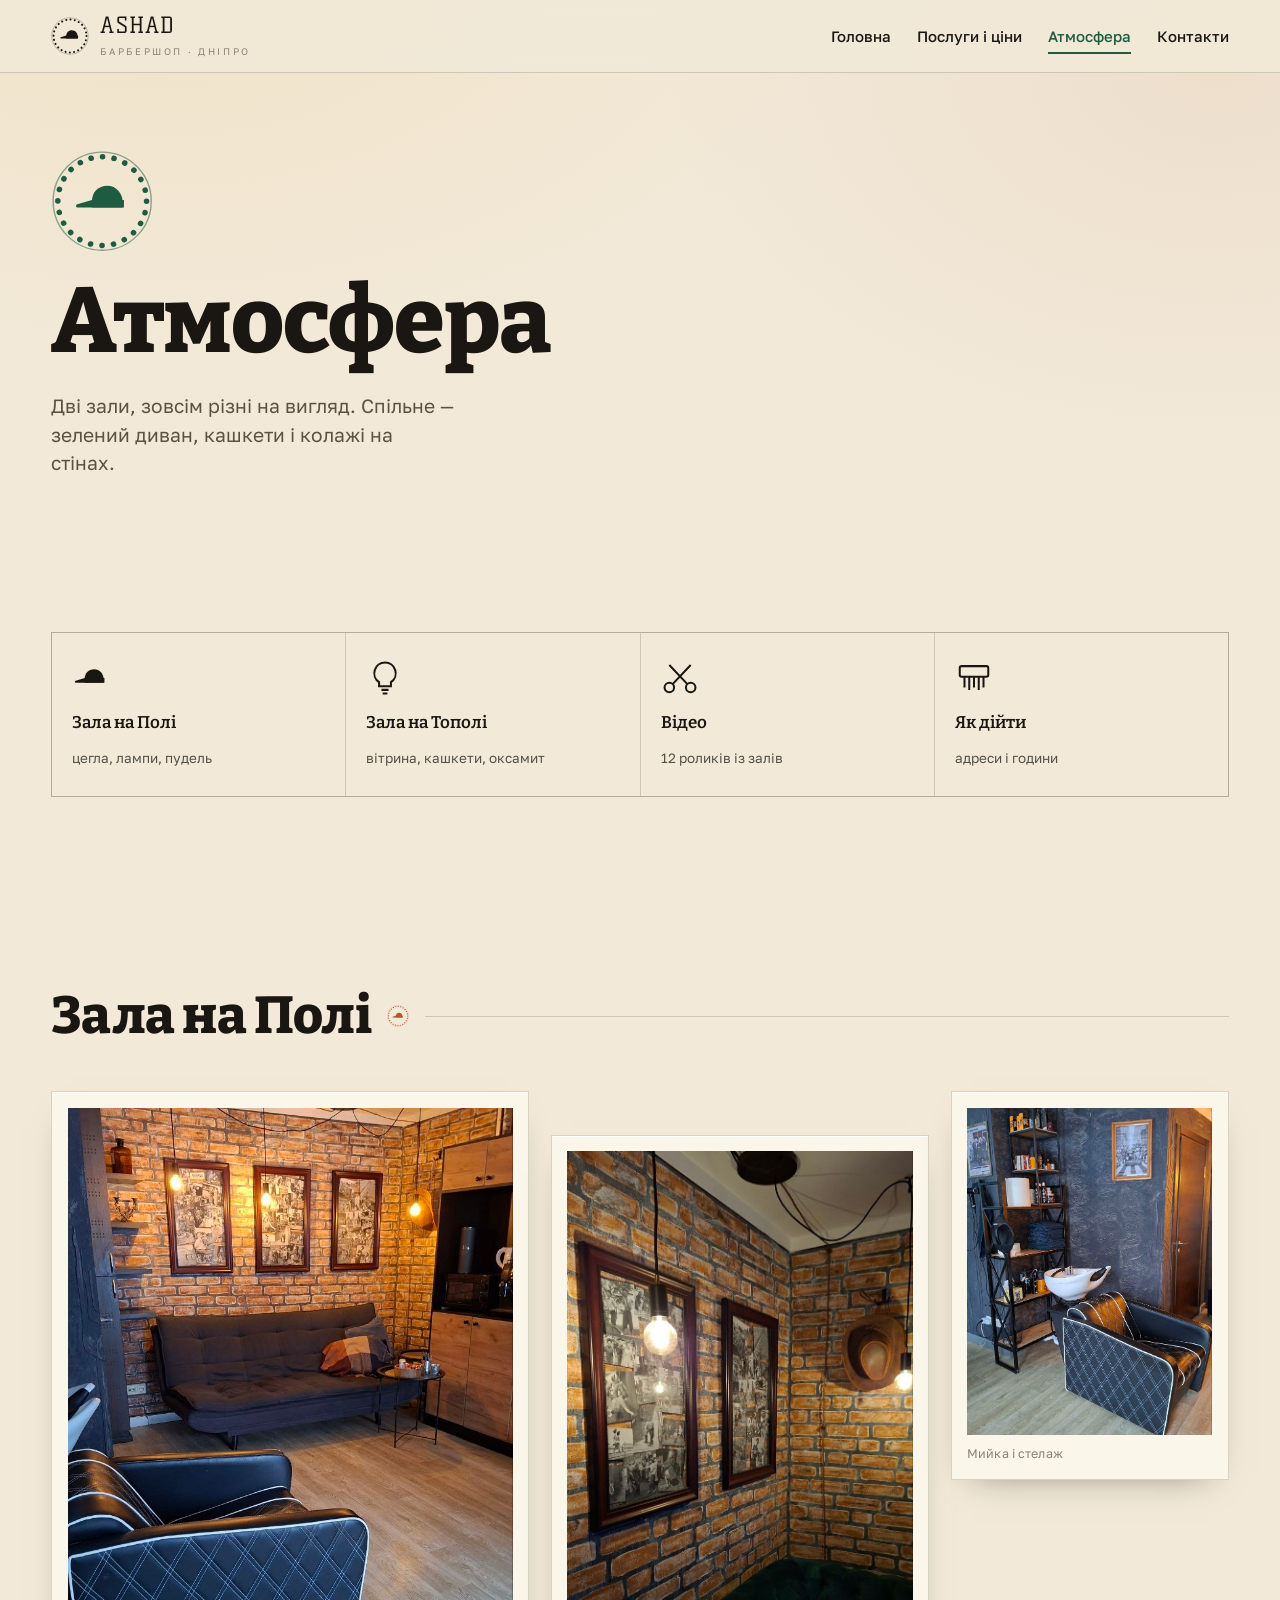
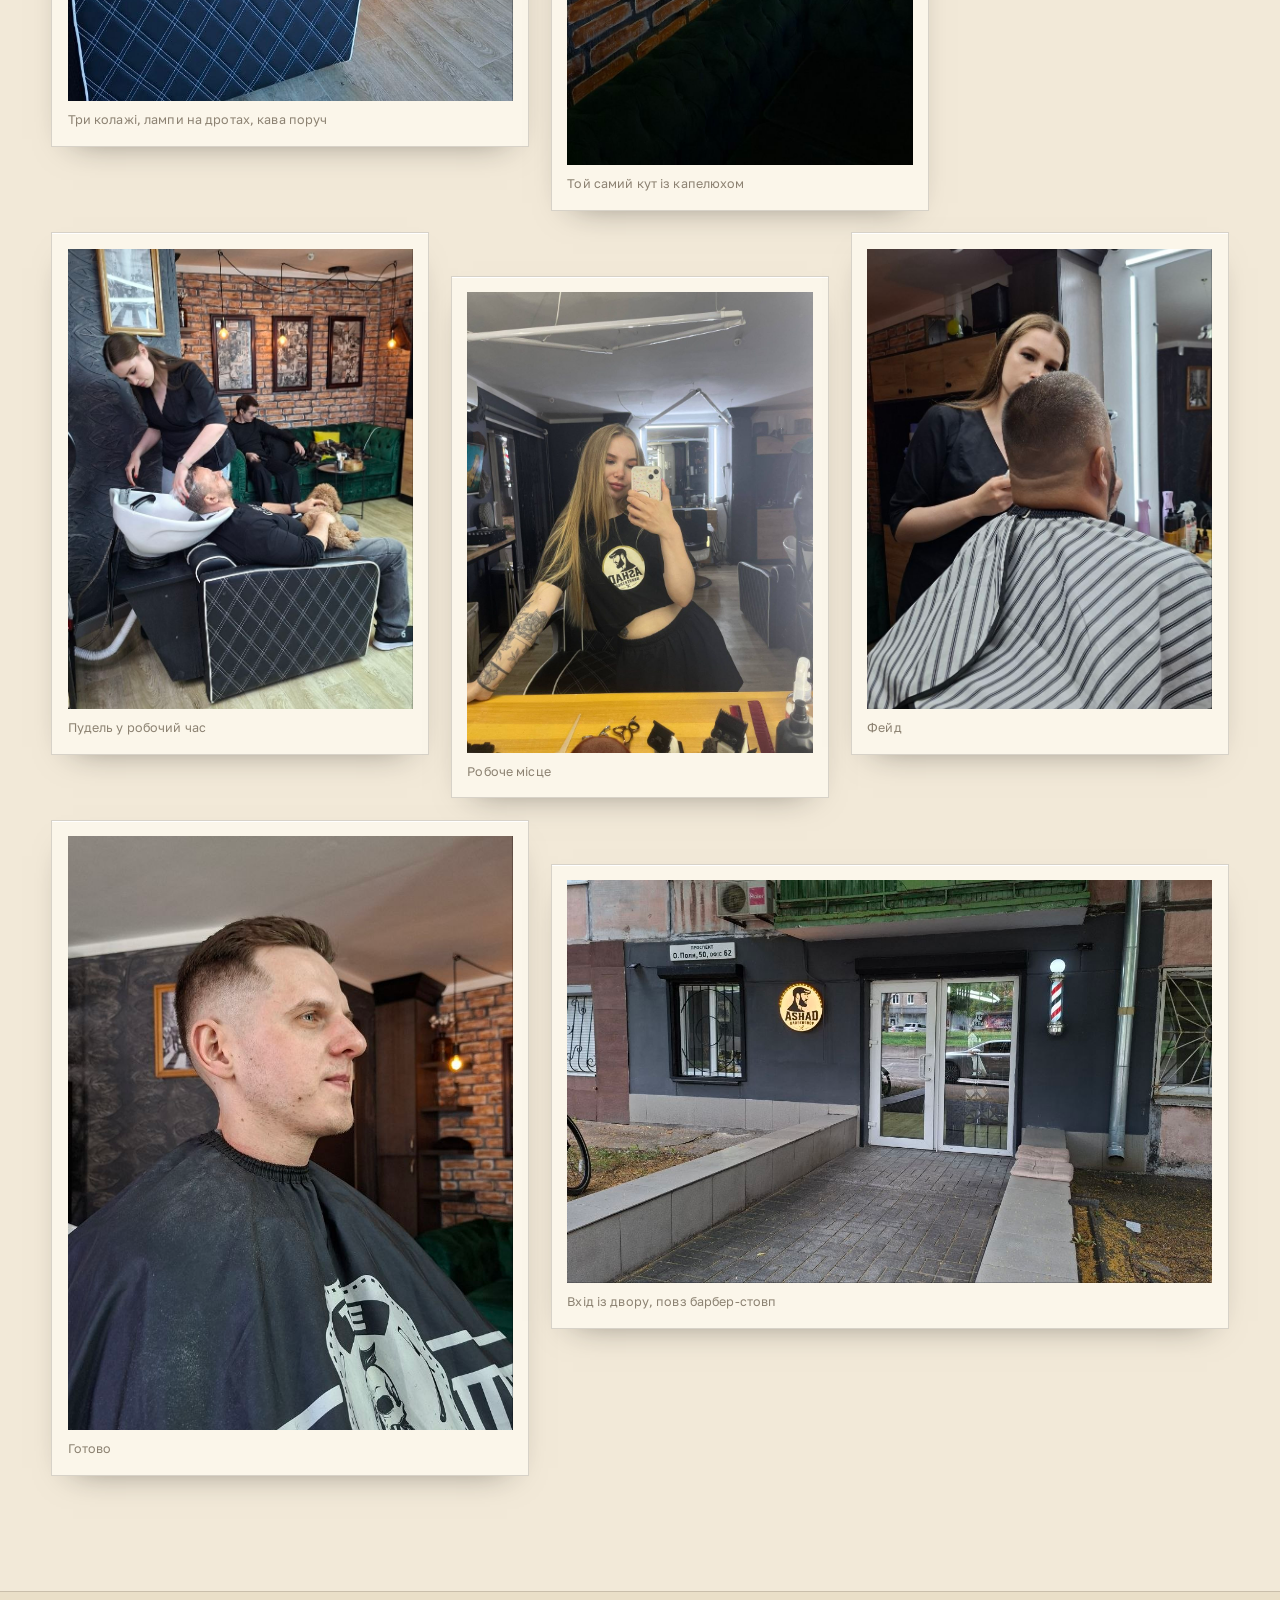
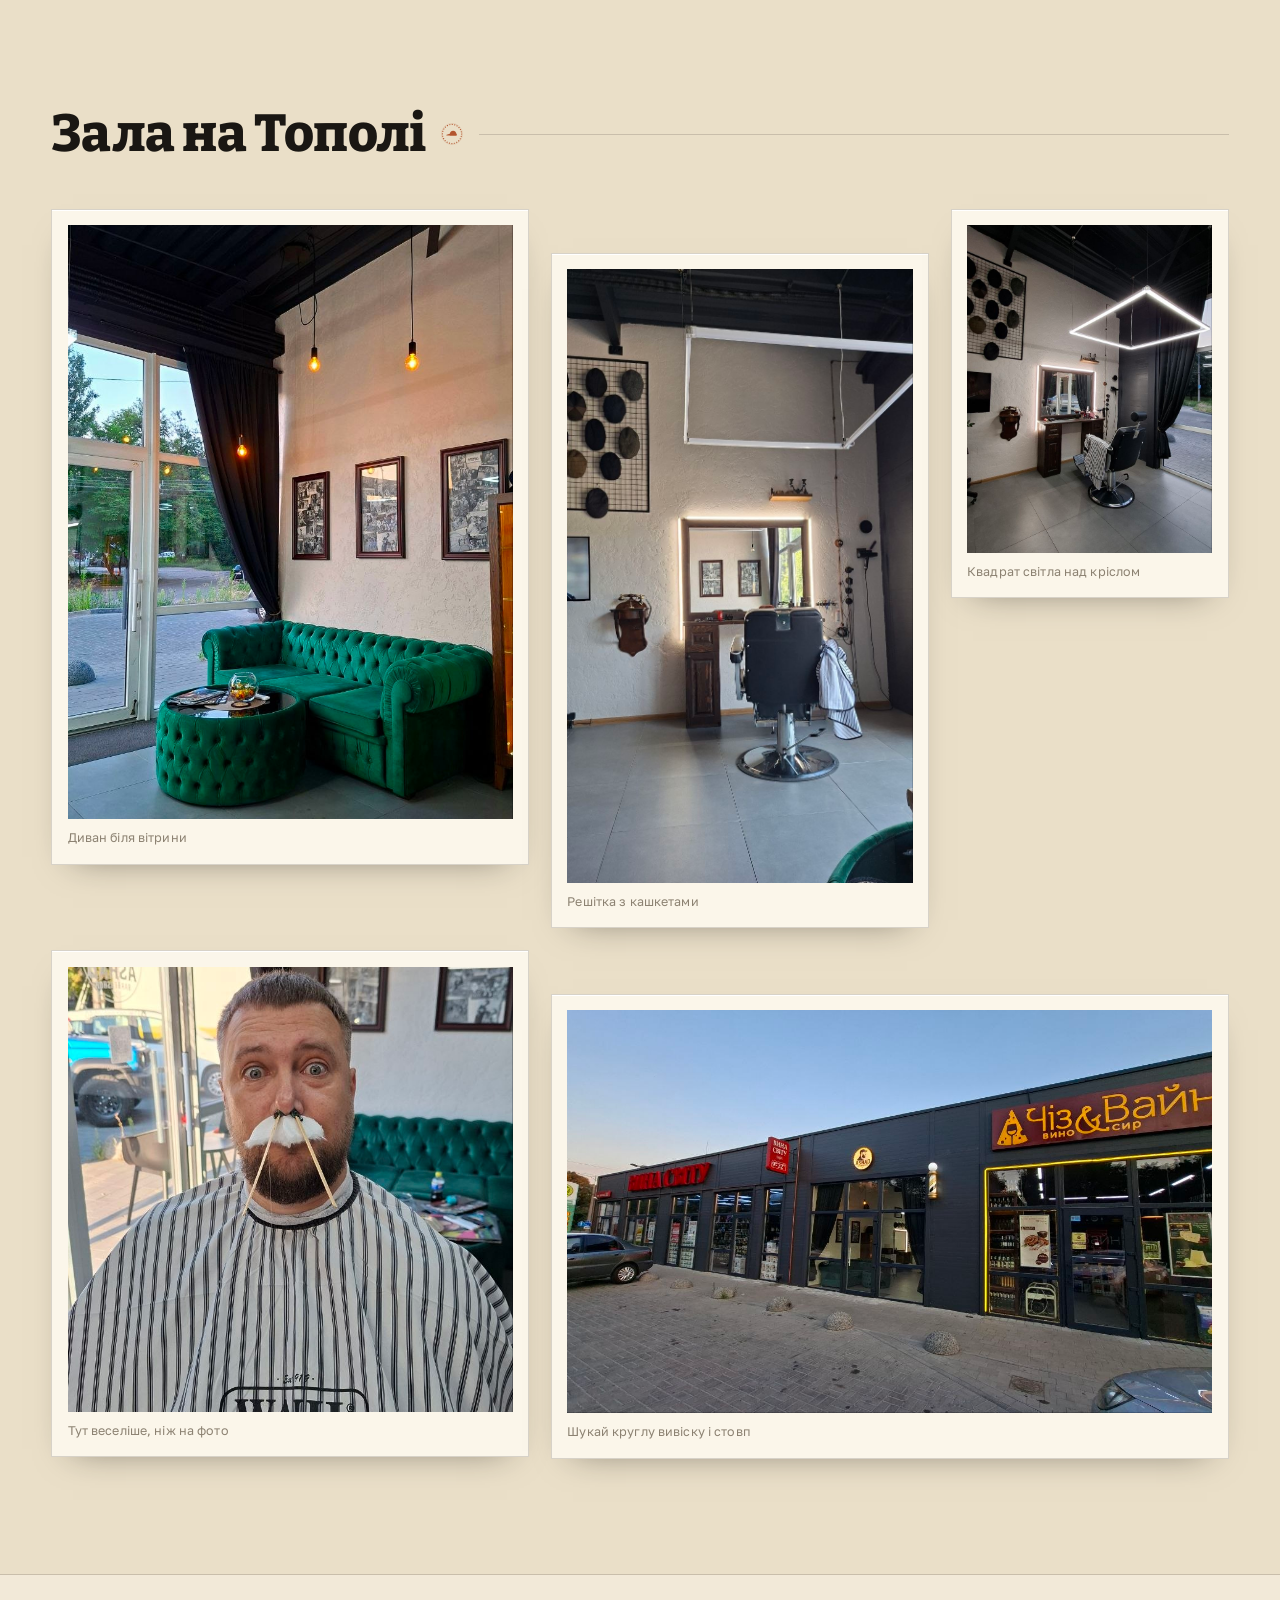
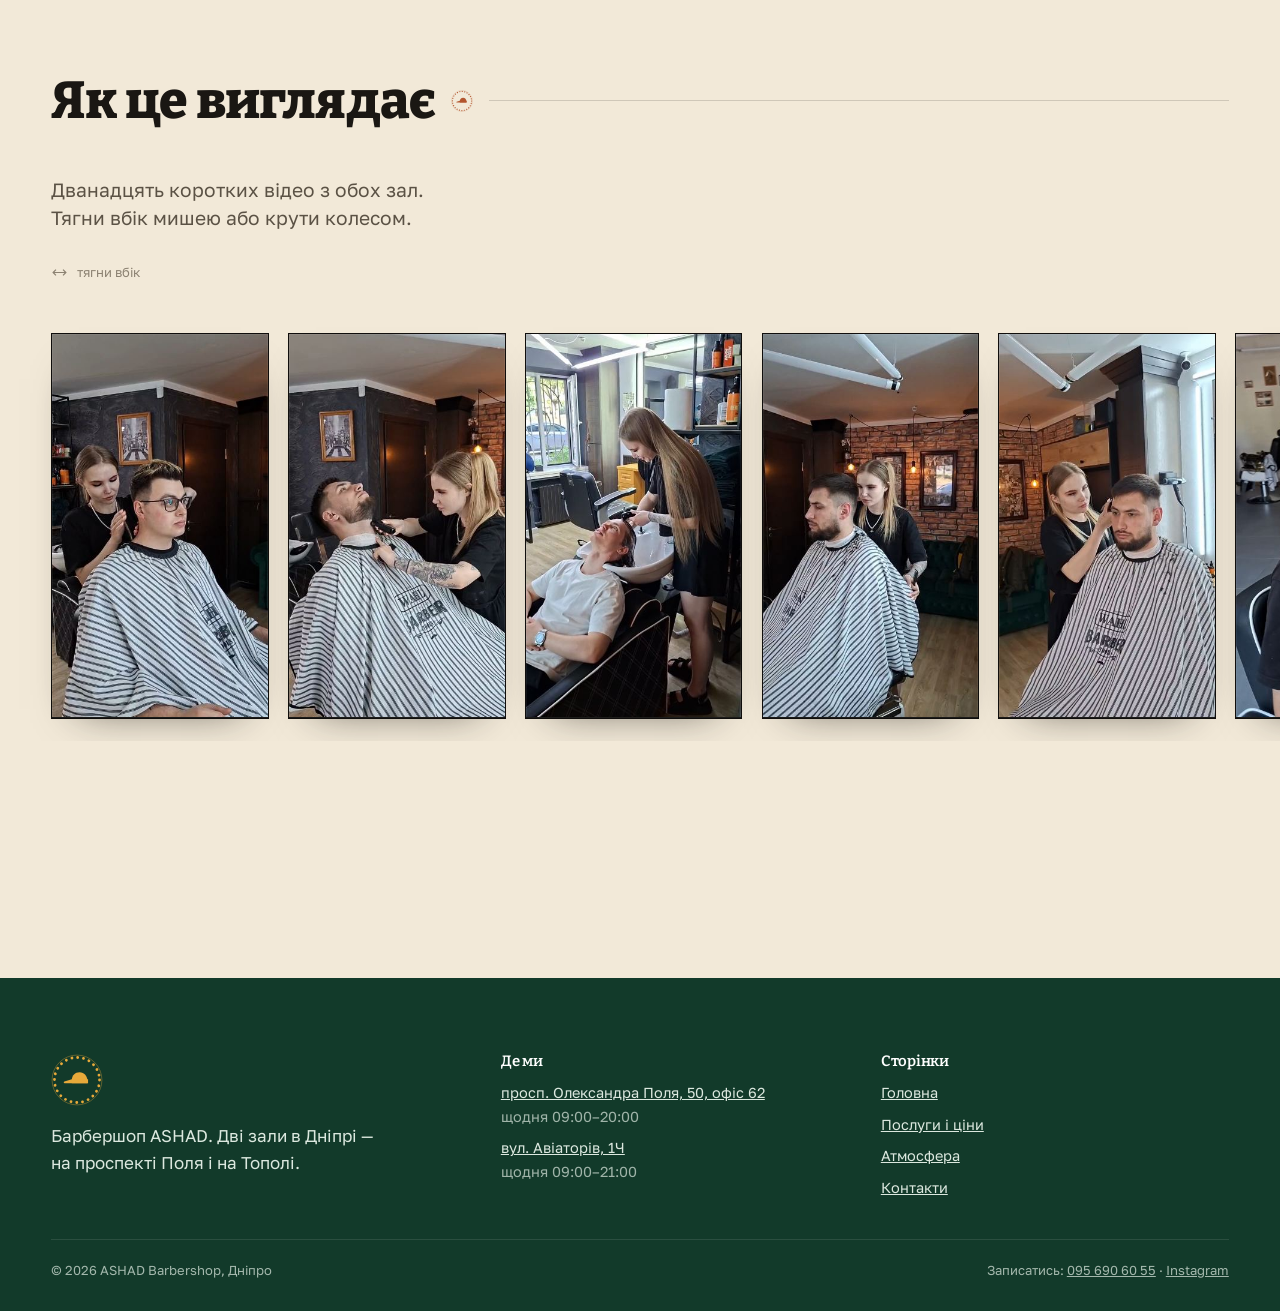
==== commit 98281871: "Фото і відео на місці, контакти з Google Maps, постери для стрічки 29 оригіналів у assets/. Заодно в" ====
--- a/atmosfera.html
+++ b/atmosfera.html
@@ -20,7 +20,7 @@
 <link rel="preload" href="fonts/golos-text-400-cyrillic.woff2" as="font" type="font/woff2" crossorigin>
 <link rel="stylesheet" href="css/style.css">
 <script>document.documentElement.className="js";</script>
-<script type="application/ld+json">{"@context":"https://schema.org","@type":"HairSalon","name":"ASHAD Barbershop","description":"Барбершоп у Дніпрі: дві зали — на проспекті Олександра Поля та на вулиці Авіаторів (Тополь).","url":"https://bashevnik.github.io/ashad-barbershop/","image":"https://bashevnik.github.io/ashad-barbershop/assets/photo_5222409327333810366_y.jpg","priceRange":"600–1100 ₴","currenciesAccepted":"UAH","areaServed":"Дніпро","makesOffer":[{"@type":"Offer","itemOffered":{"@type":"Service","name":"Стрижка"},"price":"750","priceCurrency":"UAH"},{"@type":"Offer","itemOffered":{"@type":"Service","name":"Стрижка + борода"},"price":"1100","priceCurrency":"UAH"},{"@type":"Offer","itemOffered":{"@type":"Service","name":"Борода"},"price":"600","priceCurrency":"UAH"},{"@type":"Offer","itemOffered":{"@type":"Service","name":"Камуфляж"},"price":"350","priceCurrency":"UAH"},{"@type":"Offer","itemOffered":{"@type":"Service","name":"Ваксинг"},"price":"100","priceCurrency":"UAH"}],"department":[{"@type":"HairSalon","name":"ASHAD Barbershop — На Полі","address":{"@type":"PostalAddress","streetAddress":"просп. Олександра Поля, 50, офіс 62","addressLocality":"Дніпро","addressRegion":"Дніпропетровська область","addressCountry":"UA"},"openingHoursSpecification":{"@type":"OpeningHoursSpecification","dayOfWeek":["Monday","Tuesday","Wednesday","Thursday","Friday","Saturday","Sunday"],"opens":"09:00","closes":"19:00"}},{"@type":"HairSalon","name":"ASHAD Barbershop — На Тополі","address":{"@type":"PostalAddress","streetAddress":"вул. Авіаторів, 1Ш","addressLocality":"Дніпро","addressRegion":"Дніпропетровська область","addressCountry":"UA"},"openingHoursSpecification":{"@type":"OpeningHoursSpecification","dayOfWeek":["Monday","Tuesday","Wednesday","Thursday","Friday","Saturday","Sunday"],"opens":"09:00","closes":"21:00"}}]}</script>
+<script type="application/ld+json">{"@context":"https://schema.org","@type":"HairSalon","name":"ASHAD Barbershop","description":"Барбершоп у Дніпрі: дві зали — на проспекті Олександра Поля та на вулиці Авіаторів (Тополь).","url":"https://bashevnik.github.io/ashad-barbershop/","image":"https://bashevnik.github.io/ashad-barbershop/assets/photo_5222409327333810366_y.jpg","priceRange":"600–1100 ₴","currenciesAccepted":"UAH","areaServed":"Дніпро","telephone":"+380956906055","sameAs":["https://instagram.com/ashad_barbershop.dnipro","https://instagram.com/ashad_barbershop.dnipro_2"],"makesOffer":[{"@type":"Offer","itemOffered":{"@type":"Service","name":"Стрижка"},"price":"750","priceCurrency":"UAH"},{"@type":"Offer","itemOffered":{"@type":"Service","name":"Стрижка + борода"},"price":"1100","priceCurrency":"UAH"},{"@type":"Offer","itemOffered":{"@type":"Service","name":"Борода"},"price":"600","priceCurrency":"UAH"},{"@type":"Offer","itemOffered":{"@type":"Service","name":"Камуфляж"},"price":"350","priceCurrency":"UAH"},{"@type":"Offer","itemOffered":{"@type":"Service","name":"Ваксинг"},"price":"100","priceCurrency":"UAH"}],"department":[{"@type":"HairSalon","name":"ASHAD Barbershop — На Полі","telephone":"+380956906055","sameAs":["https://instagram.com/ashad_barbershop.dnipro"],"hasMap":"https://maps.google.com/?cid=17836078881062854415","address":{"@type":"PostalAddress","streetAddress":"просп. Олександра Поля, 50, офіс 62","addressLocality":"Дніпро","addressRegion":"Дніпропетровська область","addressCountry":"UA"},"openingHoursSpecification":{"@type":"OpeningHoursSpecification","dayOfWeek":["Monday","Tuesday","Wednesday","Thursday","Friday","Saturday","Sunday"],"opens":"09:00","closes":"20:00"}},{"@type":"HairSalon","name":"ASHAD Barbershop — На Тополі","telephone":"+380938884050","sameAs":["https://instagram.com/ashad_barbershop.dnipro_2"],"hasMap":"https://www.google.com/maps/search/?api=1&query=ASHAD%20Barbershop%20Dnipro%202","address":{"@type":"PostalAddress","streetAddress":"вул. Авіаторів, 1Ч","addressLocality":"Дніпро","addressRegion":"Дніпропетровська область","addressCountry":"UA"},"openingHoursSpecification":{"@type":"OpeningHoursSpecification","dayOfWeek":["Monday","Tuesday","Wednesday","Thursday","Friday","Saturday","Sunday"],"opens":"09:00","closes":"21:00"}}]}</script>
 </head>
 <body>
 <div id="curtain" aria-hidden="true"><svg class="ring " viewBox="0 0 120 120" aria-hidden="true" focusable="false"><circle class="rim" cx="60" cy="60" r="57.5"/><circle class="bulbs" cx="60" cy="60" r="52"/><g class="cap" transform="translate(24,36) scale(1.5)"><path d="M16 21v-5c0-7 5-12 12-12s12 6 12 13v4z"/><path d="M41 21H5c-1.6 0-2-2-.4-2.6L16 15h25z"/></g></svg></div>
@@ -105,18 +105,18 @@
     <span class="reel__hint"><svg viewBox="0 0 24 24" fill="none" stroke="currentColor" stroke-width="1.7" aria-hidden="true"><path d="M3 12h18M7 8l-4 4 4 4M17 8l4 4-4 4"/></svg> тягни вбік</span>
   </div>
   <div class="reel__track">
-    <div class="reel__card"><video data-src="assets/document_52224093268738463356.mp4" muted loop playsinline preload="none" aria-label="Відео 1 з барбершопу"></video></div>
-    <div class="reel__card"><video data-src="assets/document_52224093268738463357.mp4" muted loop playsinline preload="none" aria-label="Відео 2 з барбершопу"></video></div>
-    <div class="reel__card"><video data-src="assets/document_52224093268738463359.mp4" muted loop playsinline preload="none" aria-label="Відео 3 з барбершопу"></video></div>
-    <div class="reel__card"><video data-src="assets/document_52224093268738463361.mp4" muted loop playsinline preload="none" aria-label="Відео 4 з барбершопу"></video></div>
-    <div class="reel__card"><video data-src="assets/document_52224093268738463363.mp4" muted loop playsinline preload="none" aria-label="Відео 5 з барбершопу"></video></div>
-    <div class="reel__card"><video data-src="assets/document_52224093268738463371.mp4" muted loop playsinline preload="none" aria-label="Відео 6 з барбершопу"></video></div>
-    <div class="reel__card"><video data-src="assets/document_52224093268738463372.mp4" muted loop playsinline preload="none" aria-label="Відео 7 з барбершопу"></video></div>
-    <div class="reel__card"><video data-src="assets/document_52224093268738463374.mp4" muted loop playsinline preload="none" aria-label="Відео 8 з барбершопу"></video></div>
-    <div class="reel__card"><video data-src="assets/document_52224093268738463375.mp4" muted loop playsinline preload="none" aria-label="Відео 9 з барбершопу"></video></div>
-    <div class="reel__card"><video data-src="assets/document_52224093268738463376.mp4" muted loop playsinline preload="none" aria-label="Відео 10 з барбершопу"></video></div>
-    <div class="reel__card"><video data-src="assets/document_52224093268738463378.mp4" muted loop playsinline preload="none" aria-label="Відео 11 з барбершопу"></video></div>
-    <div class="reel__card"><video data-src="assets/document_52224093268738463380.mp4" muted loop playsinline preload="none" aria-label="Відео 12 з барбершопу"></video></div>
+    <div class="reel__card"><video data-src="assets/document_5222409326873846356.mp4" poster="assets/poster-356.jpg" muted loop playsinline preload="none" aria-label="Відео 1 з барбершопу"></video></div>
+    <div class="reel__card"><video data-src="assets/document_5222409326873846357.mp4" poster="assets/poster-357.jpg" muted loop playsinline preload="none" aria-label="Відео 2 з барбершопу"></video></div>
+    <div class="reel__card"><video data-src="assets/document_5222409326873846359.mp4" poster="assets/poster-359.jpg" muted loop playsinline preload="none" aria-label="Відео 3 з барбершопу"></video></div>
+    <div class="reel__card"><video data-src="assets/document_5222409326873846361.mp4" poster="assets/poster-361.jpg" muted loop playsinline preload="none" aria-label="Відео 4 з барбершопу"></video></div>
+    <div class="reel__card"><video data-src="assets/document_5222409326873846363.mp4" poster="assets/poster-363.jpg" muted loop playsinline preload="none" aria-label="Відео 5 з барбершопу"></video></div>
+    <div class="reel__card"><video data-src="assets/document_5222409326873846371.mp4" poster="assets/poster-371.jpg" muted loop playsinline preload="none" aria-label="Відео 6 з барбершопу"></video></div>
+    <div class="reel__card"><video data-src="assets/document_5222409326873846372.mp4" poster="assets/poster-372.jpg" muted loop playsinline preload="none" aria-label="Відео 7 з барбершопу"></video></div>
+    <div class="reel__card"><video data-src="assets/document_5222409326873846374.mp4" poster="assets/poster-374.jpg" muted loop playsinline preload="none" aria-label="Відео 8 з барбершопу"></video></div>
+    <div class="reel__card"><video data-src="assets/document_5222409326873846375.mp4" poster="assets/poster-375.jpg" muted loop playsinline preload="none" aria-label="Відео 9 з барбершопу"></video></div>
+    <div class="reel__card"><video data-src="assets/document_5222409326873846376.mp4" poster="assets/poster-376.jpg" muted loop playsinline preload="none" aria-label="Відео 10 з барбершопу"></video></div>
+    <div class="reel__card"><video data-src="assets/document_5222409326873846378.mp4" poster="assets/poster-378.jpg" muted loop playsinline preload="none" aria-label="Відео 11 з барбершопу"></video></div>
+    <div class="reel__card"><video data-src="assets/document_5222409326873846380.mp4" poster="assets/poster-380.jpg" muted loop playsinline preload="none" aria-label="Відео 12 з барбершопу"></video></div>
   </div>
 </section>
 
@@ -132,8 +132,8 @@
       <div>
         <h4>Де ми</h4>
         <ul>
-          <li><a href="https://www.google.com/maps/search/?api=1&query=%D0%94%D0%BD%D1%96%D0%BF%D1%80%D0%BE%2C%20%D0%BF%D1%80%D0%BE%D1%81%D0%BF.%20%D0%9E%D0%BB%D0%B5%D0%BA%D1%81%D0%B0%D0%BD%D0%B4%D1%80%D0%B0%20%D0%9F%D0%BE%D0%BB%D1%8F%2C%2050%2C%20%D0%BE%D1%84%D1%96%D1%81%2062" target="_blank" rel="noopener">просп. Олександра Поля, 50, офіс 62</a><br><span style="opacity:.7">щодня 09:00–19:00</span></li>
-          <li><a href="https://www.google.com/maps/search/?api=1&query=%D0%94%D0%BD%D1%96%D0%BF%D1%80%D0%BE%2C%20%D0%B2%D1%83%D0%BB.%20%D0%90%D0%B2%D1%96%D0%B0%D1%82%D0%BE%D1%80%D1%96%D0%B2%2C%201%D0%A8" target="_blank" rel="noopener">вул. Авіаторів, 1Ш</a><br><span style="opacity:.7">щодня 09:00–21:00</span></li>
+          <li><a href="https://maps.google.com/?cid=17836078881062854415" target="_blank" rel="noopener">просп. Олександра Поля, 50, офіс 62</a><br><span style="opacity:.7">щодня 09:00–20:00</span></li>
+          <li><a href="https://www.google.com/maps/search/?api=1&query=ASHAD%20Barbershop%20Dnipro%202" target="_blank" rel="noopener">вул. Авіаторів, 1Ч</a><br><span style="opacity:.7">щодня 09:00–21:00</span></li>
         </ul>
       </div>
       <div>
@@ -143,7 +143,7 @@
     </div>
     <div class="ftr__bottom">
       <span>© <span id="year">2026</span> ASHAD Barbershop, Дніпро</span>
-      <span>Записатись: <a href="tel:+380000000000"><span class="todo">телефон — вписати</span></a></span>
+      <span>Записатись: <a href="tel:+380956906055">095 690 60 55</a> · <a href="https://instagram.com/ashad_barbershop.dnipro" target="_blank" rel="noopener">Instagram</a></span>
     </div>
   </div>
 </footer>
--- a/css/style.css
+++ b/css/style.css
@@ -354,12 +354,6 @@
 .card dd{ margin:0; }
 .card__links{ display:flex; gap:10px; flex-wrap:wrap; margin-top:auto; padding-top:6px; }
 
-.todo{
-  background:rgba(231,169,58,.22);
-  box-shadow:0 0 0 1px rgba(179,86,47,.35);
-  padding:0 5px; border-radius:2px;
-}
-
 /* ── підвал ────────────────────────────────── */
 .ftr{
   background:var(--green-deep); color:#DCE8DF;
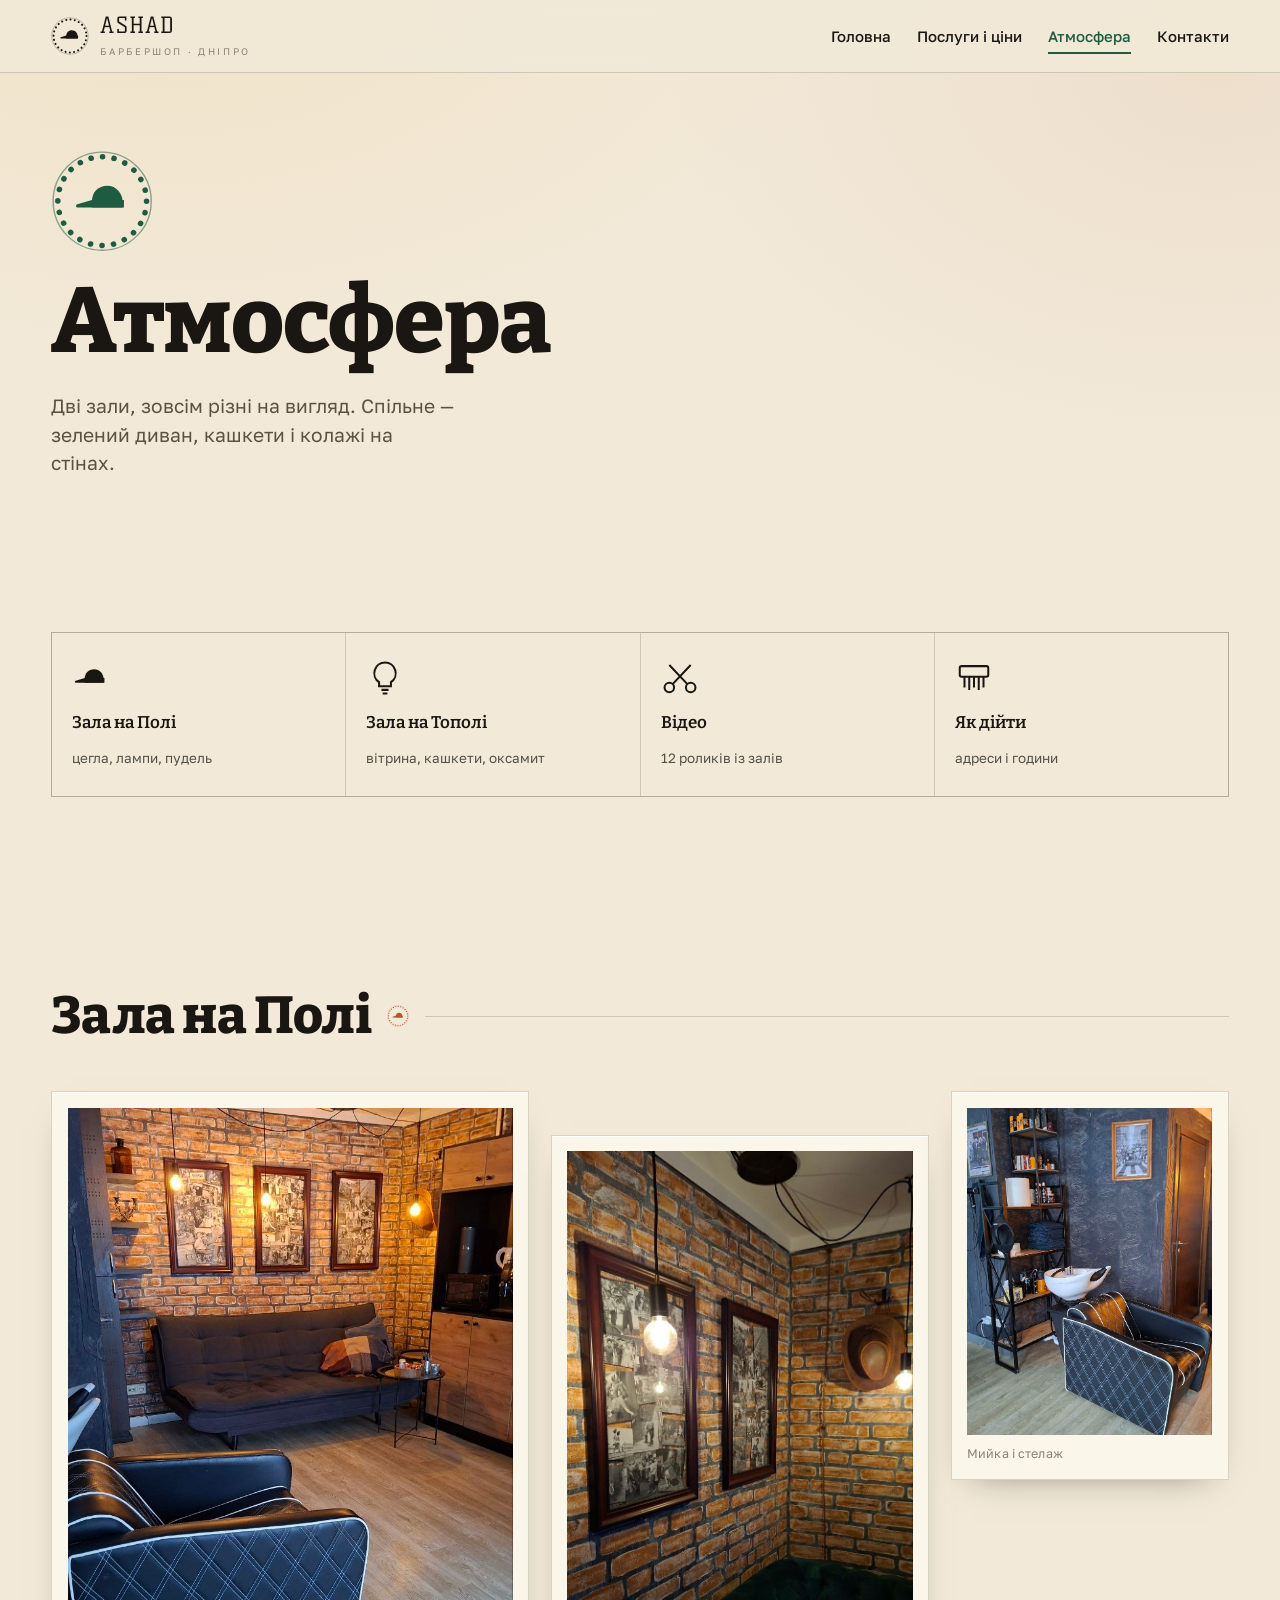
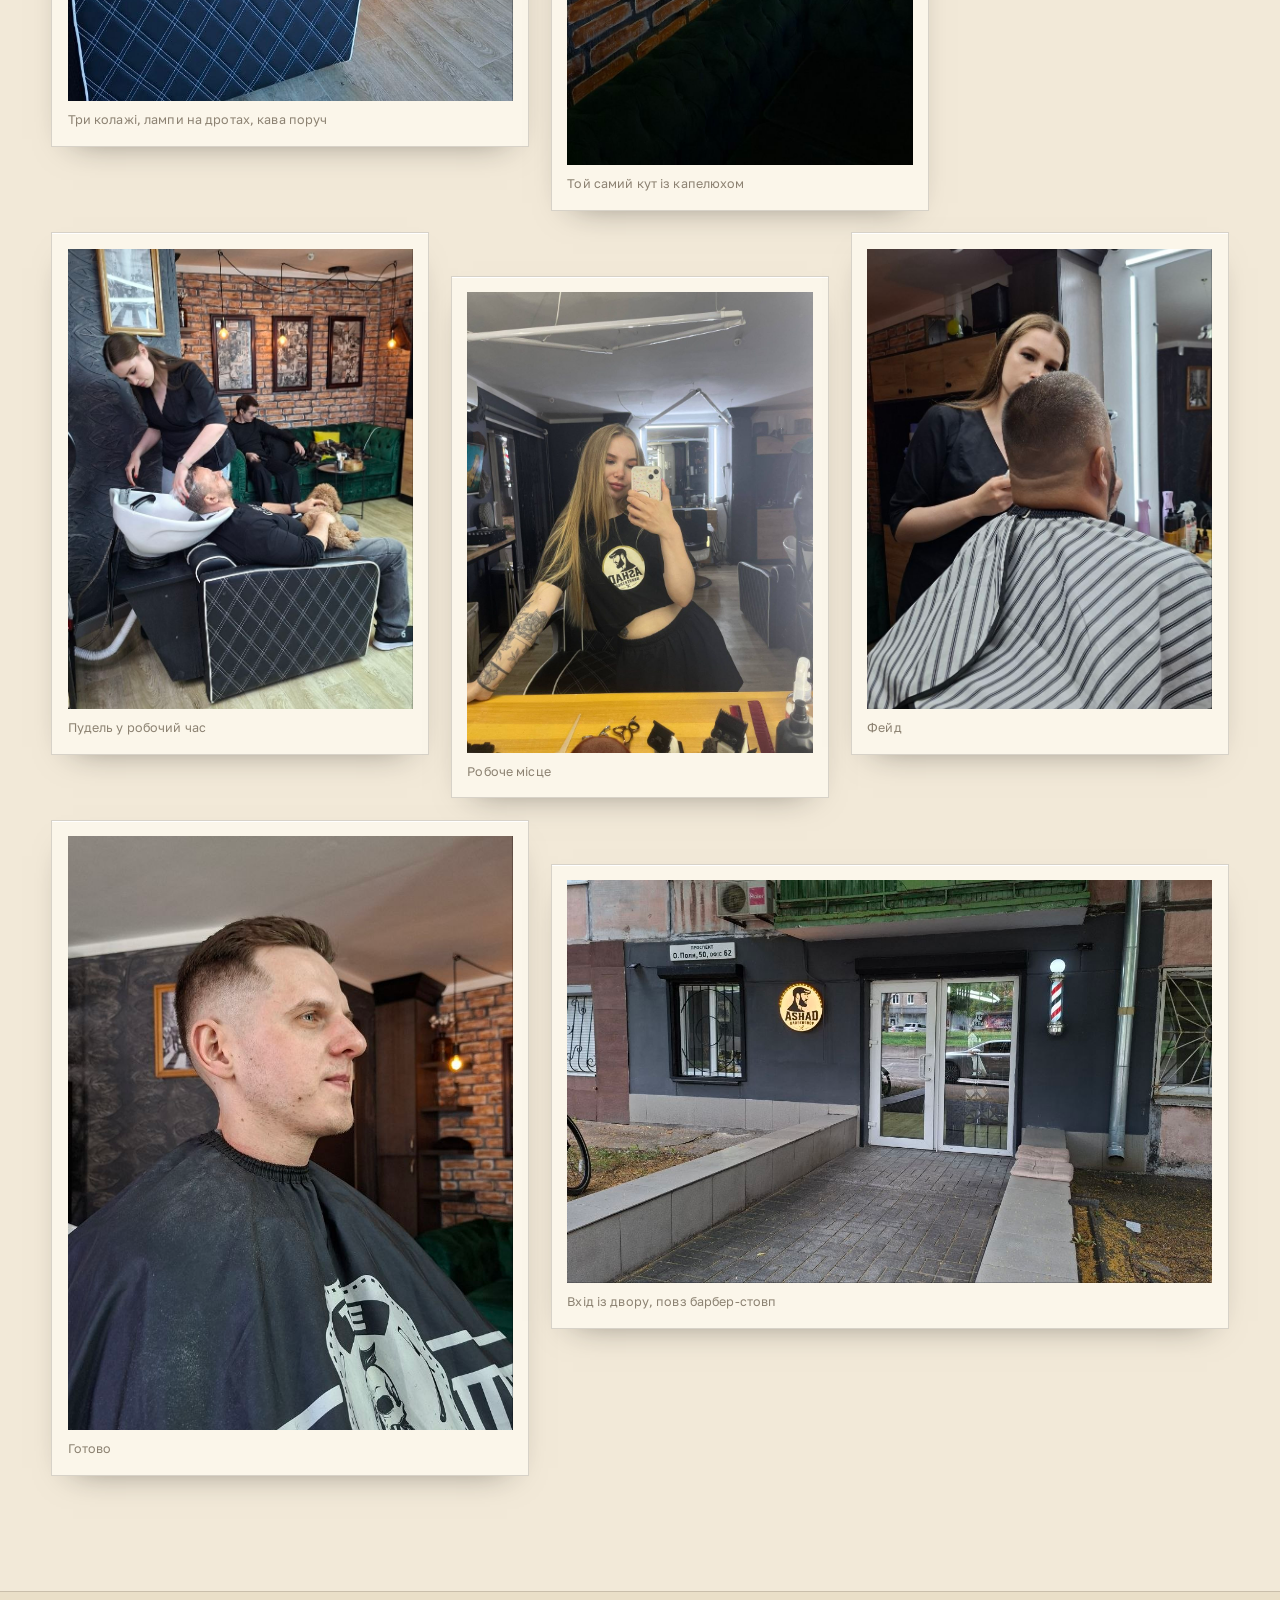
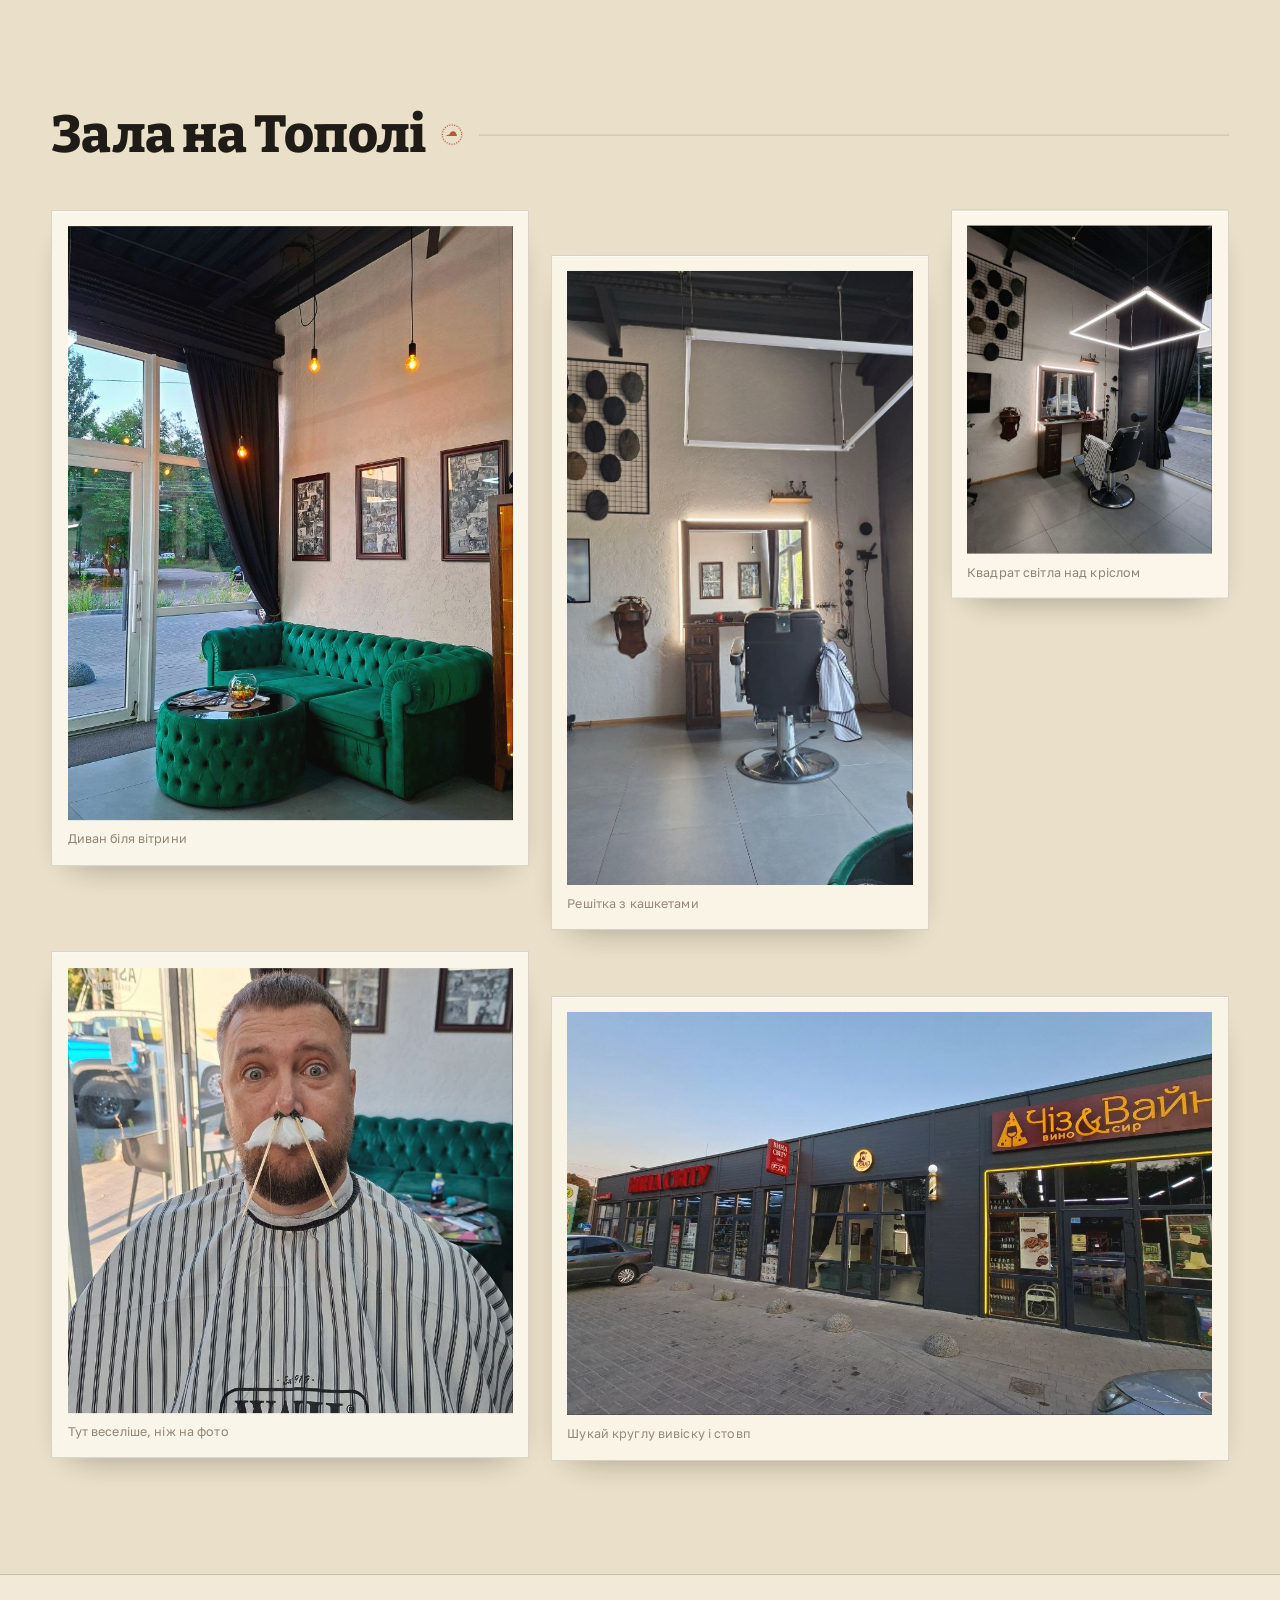
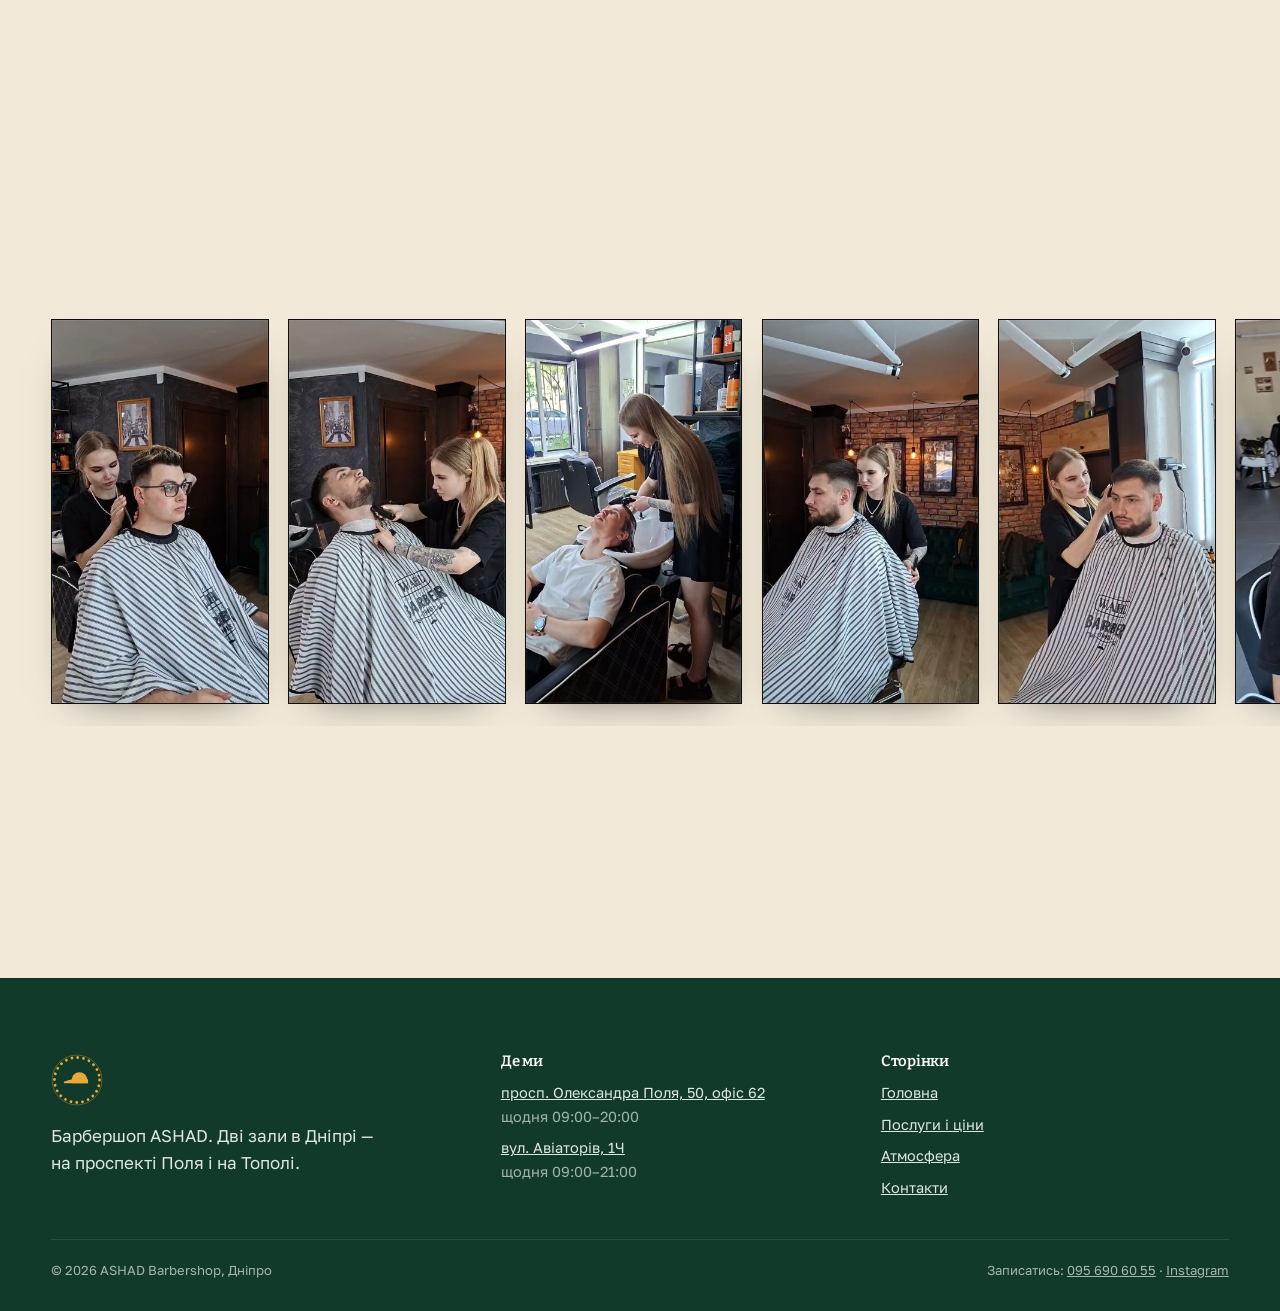
==== commit e5696569: "Смуга над шапкою на телефоні і решта адаптиву Панель меню ховалась через translateY(-118%), але вона" ====
--- a/atmosfera.html
+++ b/atmosfera.html
@@ -25,6 +25,7 @@
 <body>
 <div id="curtain" aria-hidden="true"><svg class="ring " viewBox="0 0 120 120" aria-hidden="true" focusable="false"><circle class="rim" cx="60" cy="60" r="57.5"/><circle class="bulbs" cx="60" cy="60" r="52"/><g class="cap" transform="translate(24,36) scale(1.5)"><path d="M16 21v-5c0-7 5-12 12-12s12 6 12 13v4z"/><path d="M41 21H5c-1.6 0-2-2-.4-2.6L16 15h25z"/></g></svg></div>
 
+<div class="scrim" aria-hidden="true"></div>
 <header class="hdr">
   <div class="wrap hdr__in">
     <a class="brand" href="index.html">
@@ -34,8 +35,8 @@
         <span class="brand__sub">БАРБЕРШОП · ДНІПРО</span>
       </span>
     </a>
-    <button class="burger" type="button" aria-label="Меню" aria-expanded="false"><span></span></button>
-    <nav class="nav" aria-label="Головне меню">
+    <button class="burger" type="button" aria-label="Меню" aria-expanded="false" aria-controls="nav"><span></span></button>
+    <nav class="nav" id="nav" aria-label="Головне меню">
       <a href="index.html">Головна</a>
       <a href="posluhy.html">Послуги і ціни</a>
       <a href="atmosfera.html" aria-current="page">Атмосфера</a>
@@ -101,8 +102,8 @@
 <section class="reel" id="video">
   <div class="wrap reel__head reveal">
     <div class="rule"><h2>Як це виглядає</h2><svg class="ring " viewBox="0 0 120 120" aria-hidden="true" focusable="false"><circle class="rim" cx="60" cy="60" r="57.5"/><circle class="bulbs" cx="60" cy="60" r="52"/><g class="cap" transform="translate(24,36) scale(1.5)"><path d="M16 21v-5c0-7 5-12 12-12s12 6 12 13v4z"/><path d="M41 21H5c-1.6 0-2-2-.4-2.6L16 15h25z"/></g></svg></div>
-    <p class="lead">Дванадцять коротких відео з обох зал. Тягни вбік мишею або крути колесом.</p>
-    <span class="reel__hint"><svg viewBox="0 0 24 24" fill="none" stroke="currentColor" stroke-width="1.7" aria-hidden="true"><path d="M3 12h18M7 8l-4 4 4 4M17 8l4 4-4 4"/></svg> тягни вбік</span>
+    <p class="lead">Дванадцять коротких відео з обох зал.</p>
+    <span class="reel__hint"><svg viewBox="0 0 24 24" fill="none" stroke="currentColor" stroke-width="1.7" aria-hidden="true"><path d="M3 12h18M7 8l-4 4 4 4M17 8l4 4-4 4"/></svg> гортай убік</span>
   </div>
   <div class="reel__track">
     <div class="reel__card"><video data-src="assets/document_5222409326873846356.mp4" poster="assets/poster-356.jpg" muted loop playsinline preload="none" aria-label="Відео 1 з барбершопу"></video></div>
--- a/css/style.css
+++ b/css/style.css
@@ -24,8 +24,9 @@
   --frame:      #4A2E20;
   --line:       rgba(26,23,19,.16);
 
+  --hdr: 72px;
   --wrap: 1180px;
-  --gut: clamp(18px, 4vw, 56px);
+  --gut: clamp(20px, 4vw, 56px);
 
   --r-sm: 3px;
   --r-md: 6px;
@@ -96,8 +97,8 @@
   border-bottom:1px solid var(--line);
 }
 .hdr__in{
-  display:flex; align-items:center; gap:22px;
-  min-height:72px;
+  display:flex; align-items:center; gap:18px;
+  min-height:var(--hdr);
 }
 .brand{
   display:flex; align-items:center; gap:11px;
@@ -194,6 +195,7 @@
 
 /* фото у рамці — як зі стіни в залі */
 .frame{
+  margin:0;                     /* figure має власний margin від браузера */
   background:#FBF6EA;
   padding:clamp(10px,1.2vw,18px);
   border:1px solid var(--line);
@@ -397,7 +399,17 @@
 
 /* якір не ховається під липкою шапкою; у стрічки відео відступ не потрібен —
    вона сама висотою в екран і центрує картки */
-#centr,#topol{ scroll-margin-top:92px; }
+#centr,#topol{ scroll-margin-top:calc(var(--hdr) + 20px); }
+
+/* затемнення під висувним меню (тільки мобільне) */
+.scrim{
+  position:fixed; inset:0; z-index:55;
+  background:rgba(18,58,42,.36);
+  opacity:0; visibility:hidden; pointer-events:none;
+  transition:opacity .3s ease, visibility .3s;
+  backdrop-filter:blur(2px);
+  -webkit-backdrop-filter:blur(2px);
+}
 
 /* ── адаптив ───────────────────────────────── */
 @media (max-width: 900px){
@@ -406,24 +418,70 @@
   .halls,.cards,.ftr__grid{ grid-template-columns:1fr; }
   .wall .w3,.wall .w4,.wall .w5{ grid-column:span 6; }
   .wall .w6,.wall .w7{ grid-column:span 12; }
-  .wall .down{ margin-top:0; }
+  .wall .down{ margin-top:clamp(10px,3vw,22px); }
 
   .burger{ display:inline-flex; }
+
+  /* панель ховається повністю за верхній край: вона починається під
+     шапкою, тому крім своєї висоти треба зʼїхати ще на висоту шапки */
   .nav{
-    position:fixed; inset:72px 0 auto; flex-direction:column; gap:0;
-    background:var(--paper); border-bottom:1px solid var(--line);
-    padding:8px var(--gut) 20px; align-items:stretch;
-    transform:translateY(-118%); transition:transform .34s cubic-bezier(.2,.7,.3,1);
-    box-shadow:0 22px 40px -30px rgba(26,23,19,.7);
+    position:fixed; left:0; right:0; top:var(--hdr);
+    max-height:calc(100svh - var(--hdr));
+    overflow-y:auto; overscroll-behavior:contain;
+    flex-direction:column; gap:0; align-items:stretch;
+    background:var(--paper);
+    border-bottom:1px solid var(--line);
+    padding:2px var(--gut) 16px;
+    transform:translateY(calc(-100% - var(--hdr)));
+    transition:transform .34s cubic-bezier(.2,.7,.3,1), visibility .34s;
+    visibility:hidden;
+    box-shadow:0 24px 44px -30px rgba(26,23,19,.75);
   }
-  .is-menu .nav{ transform:translateY(0); }
-  .nav a{ padding:14px 0; border-bottom:1px solid var(--line); font-size:18px; }
+  .is-menu .nav{ transform:translateY(0); visibility:visible; }
+  .nav a{
+    padding:16px 2px; border-bottom:1px solid var(--line);
+    font-size:18px; display:flex; align-items:center; justify-content:space-between;
+  }
+  .nav a:last-child{ border-bottom:0; }
   .nav a::after{ display:none; }
-}
-@media (max-width: 560px){
-  #video{ scroll-margin-top:88px; }
-  .wall .w3,.wall .w4,.wall .w5{ grid-column:span 12; }
-  .price li{ flex-wrap:wrap; gap:6px; }
-  .price__dots{ min-width:30px; }
-  .reel{ min-height:auto; }
-}
+  .nav a[aria-current="page"]::before{
+    content:""; width:7px; height:7px; border-radius:50%;
+    background:var(--bulb); order:2; flex:none;
+  }
+
+  .is-menu .scrim{ opacity:1; visibility:visible; pointer-events:auto; }
+  body.is-menu{ overflow:hidden; }
+
+  /* нахили дрібнішають — на вузькому екрані вони заважають */
+  .frame--tilt-l{ transform:rotate(-.8deg); }
+  .frame--tilt-r{ transform:rotate(.6deg); }
+}
+
+@media (max-width: 620px){
+  #video{ scroll-margin-top:calc(var(--hdr) + 16px); }
+
+  /* мозаїка в дві колонки замість стовпчика на всю ширину */
+  .wall .w3,.wall .w4,.wall .w5,.wall .port{ grid-column:span 6; }
+  .wall .w6,.wall .w7{ grid-column:span 12; }
+
+  .price li{ gap:10px; padding:15px 0; }
+  .price__dots{ min-width:14px; }
+
+  .caps__row{ gap:12px 22px; }
+  .caps__item{ font-size:12.5px; }
+  .caps__item svg{ width:22px; height:22px; }
+
+  /* картка відео більша — на телефоні вона головна */
+  .reel__card{ width:min(66vw, 300px); }
+  .reel{ padding:clamp(32px,5vh,56px) 0; }
+  .reel__head{ margin-bottom:18px; }
+  .reel__head .lead{ font-size:16px; }
+}
+
+@media (max-width: 480px){
+  .card__links{ flex-direction:column; align-items:stretch; }
+  .card__links .btn{ justify-content:center; }
+  .hero__cta .btn{ flex:1 1 auto; justify-content:center; }
+  .grid-caps{ grid-template-columns:1fr 1fr; }
+  .ftr__bottom{ flex-direction:column; gap:8px; }
+}
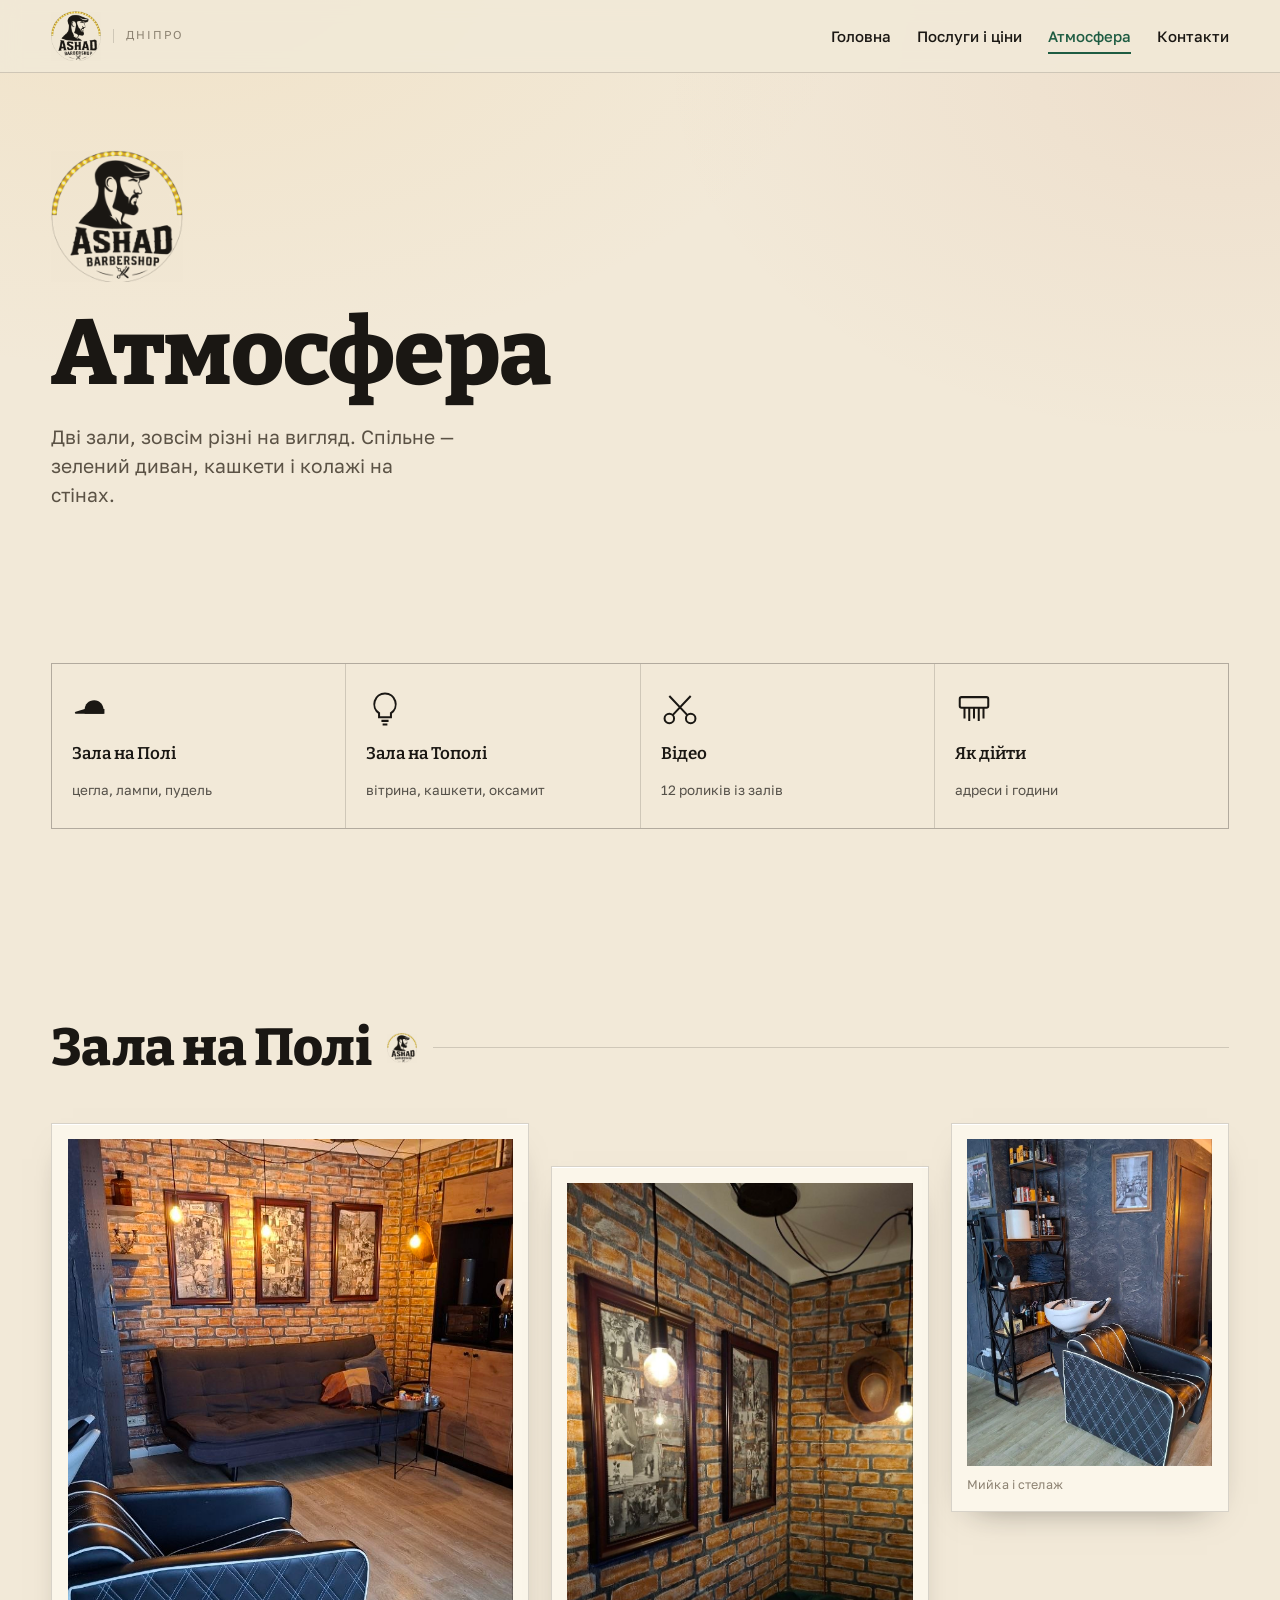
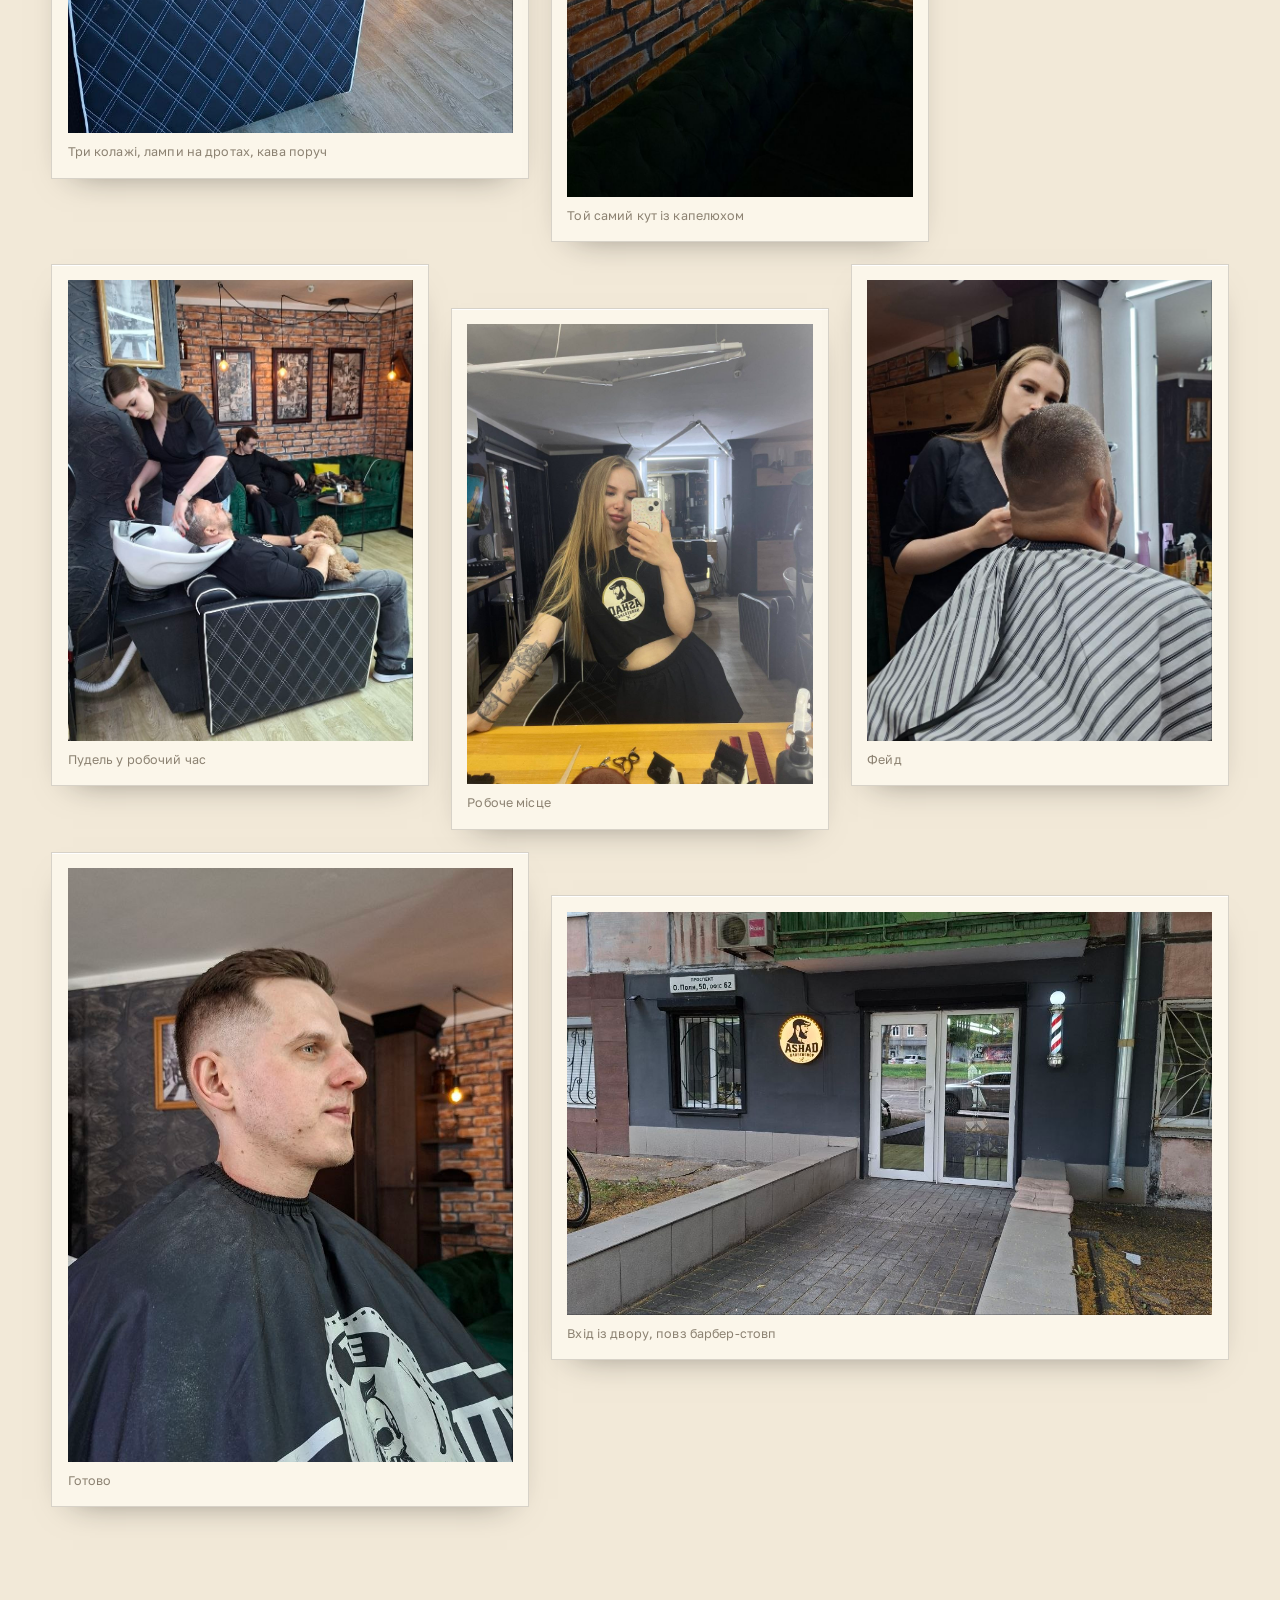
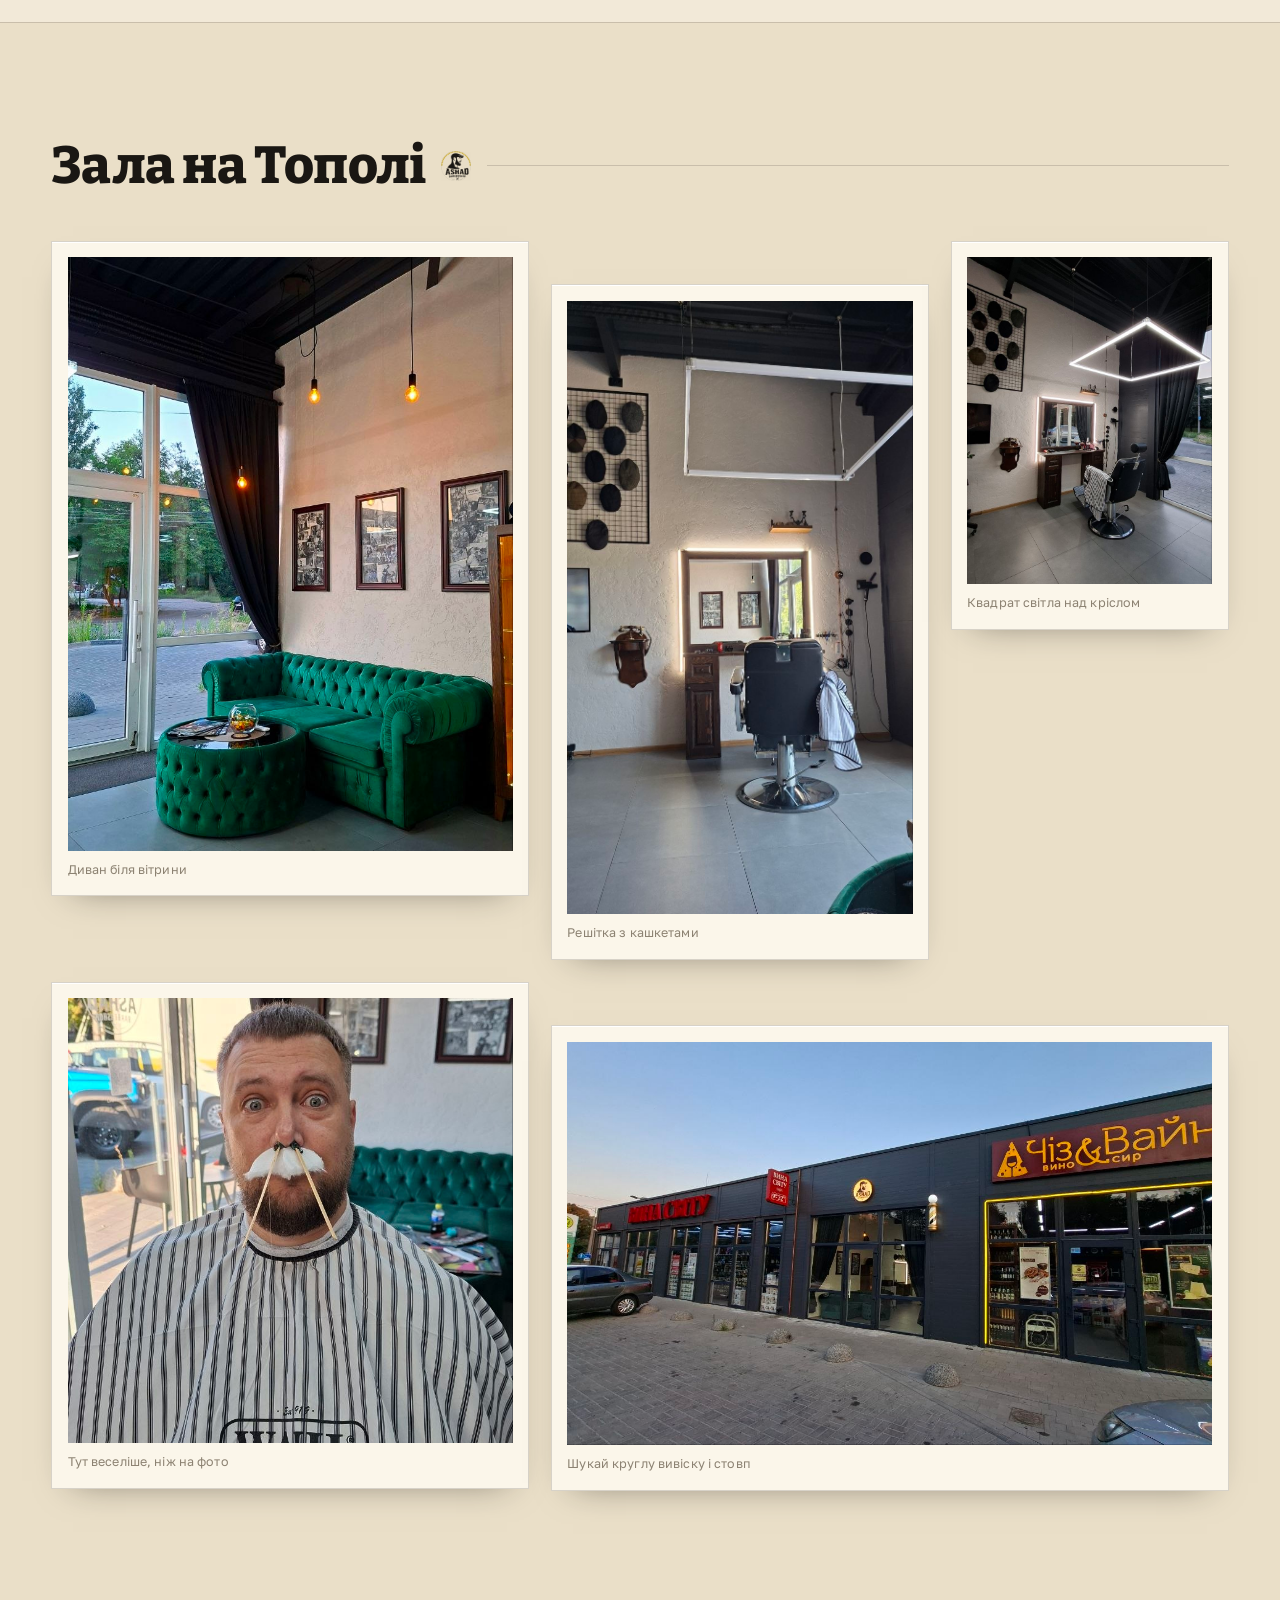
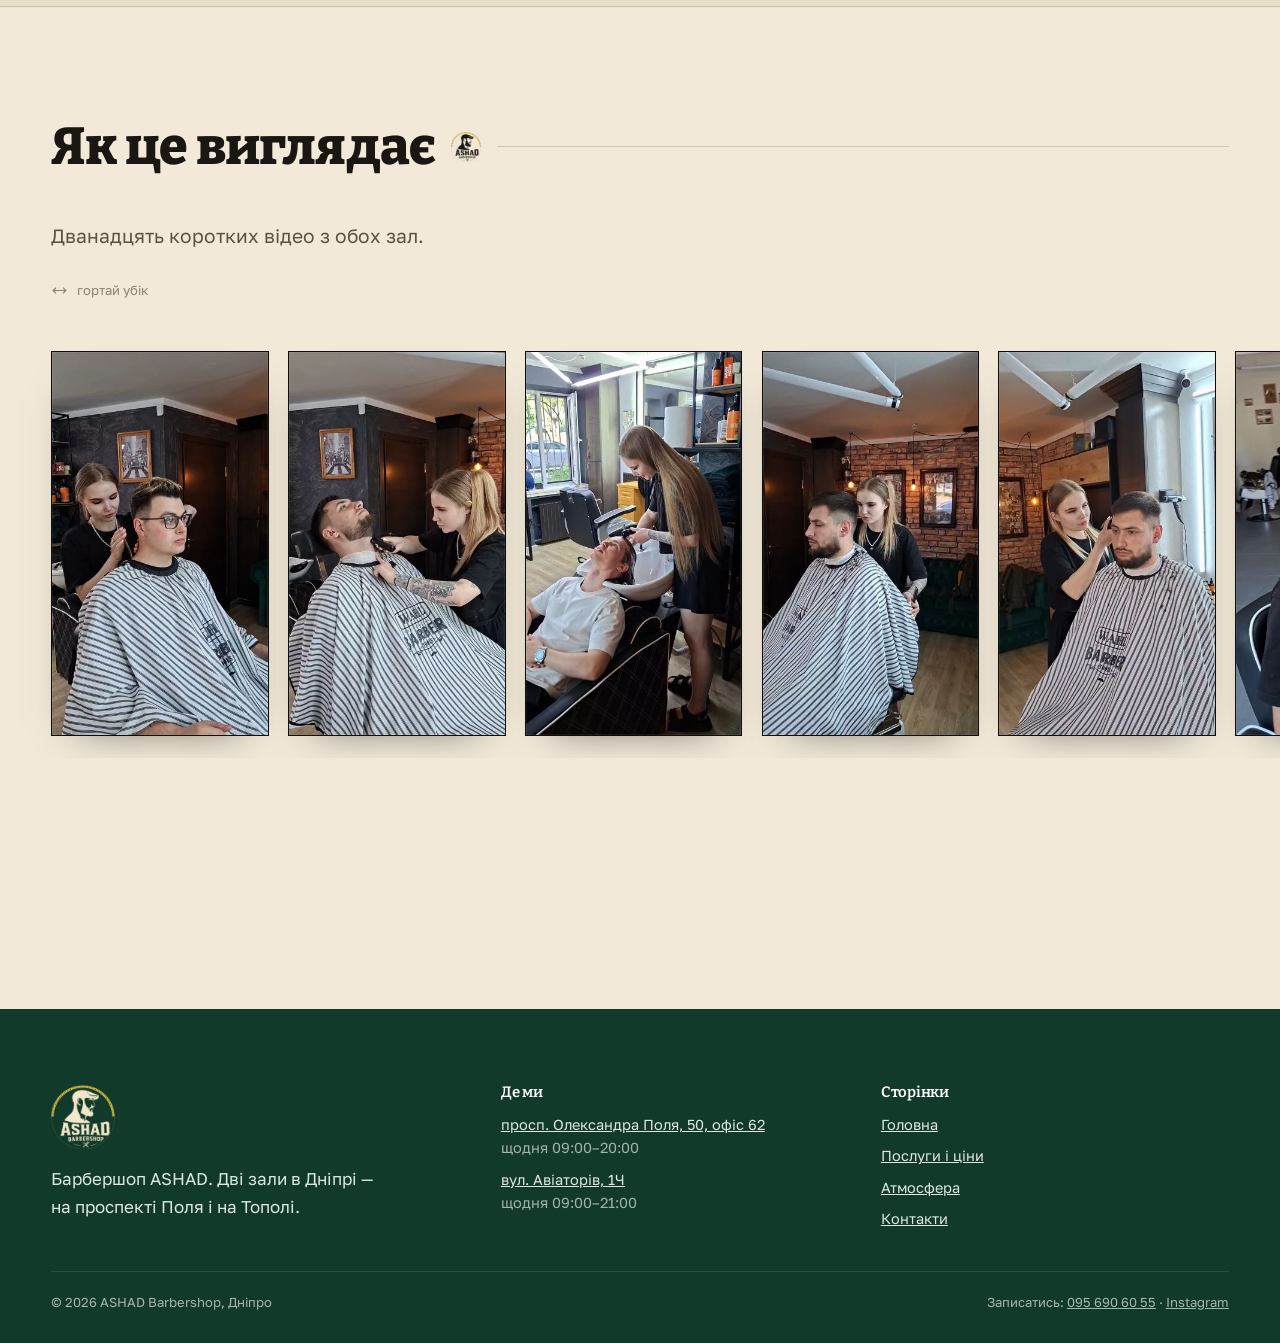
==== commit e016b599: "Рідний логотип ASHAD замість мальованого знака Мальований SVG прибрано звідусіль. Знаком сайту став " ====
--- a/atmosfera.html
+++ b/atmosfera.html
@@ -23,17 +23,14 @@
 <script type="application/ld+json">{"@context":"https://schema.org","@type":"HairSalon","name":"ASHAD Barbershop","description":"Барбершоп у Дніпрі: дві зали — на проспекті Олександра Поля та на вулиці Авіаторів (Тополь).","url":"https://bashevnik.github.io/ashad-barbershop/","image":"https://bashevnik.github.io/ashad-barbershop/assets/photo_5222409327333810366_y.jpg","priceRange":"600–1100 ₴","currenciesAccepted":"UAH","areaServed":"Дніпро","telephone":"+380956906055","sameAs":["https://instagram.com/ashad_barbershop.dnipro","https://instagram.com/ashad_barbershop.dnipro_2"],"makesOffer":[{"@type":"Offer","itemOffered":{"@type":"Service","name":"Стрижка"},"price":"750","priceCurrency":"UAH"},{"@type":"Offer","itemOffered":{"@type":"Service","name":"Стрижка + борода"},"price":"1100","priceCurrency":"UAH"},{"@type":"Offer","itemOffered":{"@type":"Service","name":"Борода"},"price":"600","priceCurrency":"UAH"},{"@type":"Offer","itemOffered":{"@type":"Service","name":"Камуфляж"},"price":"350","priceCurrency":"UAH"},{"@type":"Offer","itemOffered":{"@type":"Service","name":"Ваксинг"},"price":"100","priceCurrency":"UAH"}],"department":[{"@type":"HairSalon","name":"ASHAD Barbershop — На Полі","telephone":"+380956906055","sameAs":["https://instagram.com/ashad_barbershop.dnipro"],"hasMap":"https://maps.google.com/?cid=17836078881062854415","address":{"@type":"PostalAddress","streetAddress":"просп. Олександра Поля, 50, офіс 62","addressLocality":"Дніпро","addressRegion":"Дніпропетровська область","addressCountry":"UA"},"openingHoursSpecification":{"@type":"OpeningHoursSpecification","dayOfWeek":["Monday","Tuesday","Wednesday","Thursday","Friday","Saturday","Sunday"],"opens":"09:00","closes":"20:00"}},{"@type":"HairSalon","name":"ASHAD Barbershop — На Тополі","telephone":"+380938884050","sameAs":["https://instagram.com/ashad_barbershop.dnipro_2"],"hasMap":"https://www.google.com/maps/search/?api=1&query=ASHAD%20Barbershop%20Dnipro%202","address":{"@type":"PostalAddress","streetAddress":"вул. Авіаторів, 1Ч","addressLocality":"Дніпро","addressRegion":"Дніпропетровська область","addressCountry":"UA"},"openingHoursSpecification":{"@type":"OpeningHoursSpecification","dayOfWeek":["Monday","Tuesday","Wednesday","Thursday","Friday","Saturday","Sunday"],"opens":"09:00","closes":"21:00"}}]}</script>
 </head>
 <body>
-<div id="curtain" aria-hidden="true"><svg class="ring " viewBox="0 0 120 120" aria-hidden="true" focusable="false"><circle class="rim" cx="60" cy="60" r="57.5"/><circle class="bulbs" cx="60" cy="60" r="52"/><g class="cap" transform="translate(24,36) scale(1.5)"><path d="M16 21v-5c0-7 5-12 12-12s12 6 12 13v4z"/><path d="M41 21H5c-1.6 0-2-2-.4-2.6L16 15h25z"/></g></svg></div>
+<div id="curtain" aria-hidden="true"><img class="mark curtain__mark" src="assets/logo-light.png" alt="ASHAD Barbershop" width="320" height="320" decoding="async"></div>
 
 <div class="scrim" aria-hidden="true"></div>
 <header class="hdr">
   <div class="wrap hdr__in">
     <a class="brand" href="index.html">
-      <svg class="ring " viewBox="0 0 120 120" aria-hidden="true" focusable="false"><circle class="rim" cx="60" cy="60" r="57.5"/><circle class="bulbs" cx="60" cy="60" r="52"/><g class="cap" transform="translate(24,36) scale(1.5)"><path d="M16 21v-5c0-7 5-12 12-12s12 6 12 13v4z"/><path d="M41 21H5c-1.6 0-2-2-.4-2.6L16 15h25z"/></g></svg>
-      <span>
-        <span class="brand__name">ASHAD</span>
-        <span class="brand__sub">БАРБЕРШОП · ДНІПРО</span>
-      </span>
+      <img class="mark brand__logo" src="assets/logo-mark.png" alt="ASHAD Barbershop" width="320" height="320" decoding="async">
+      <span class="brand__city">Дніпро</span>
     </a>
     <button class="burger" type="button" aria-label="Меню" aria-expanded="false" aria-controls="nav"><span></span></button>
     <nav class="nav" id="nav" aria-label="Головне меню">
@@ -48,7 +45,7 @@
 
 <section class="sec sec--tight">
   <div class="wrap">
-    <svg class="ring hero__mark" viewBox="0 0 120 120" aria-hidden="true" focusable="false"><circle class="rim" cx="60" cy="60" r="57.5"/><circle class="bulbs" cx="60" cy="60" r="52"/><g class="cap" transform="translate(24,36) scale(1.5)"><path d="M16 21v-5c0-7 5-12 12-12s12 6 12 13v4z"/><path d="M41 21H5c-1.6 0-2-2-.4-2.6L16 15h25z"/></g></svg>
+    <img class="mark hero__mark" src="assets/logo-mark.png" alt="ASHAD Barbershop" width="320" height="320" decoding="async">
     <h1>Атмосфера</h1>
     <p class="lead" style="margin-top:22px">Дві зали, зовсім різні на вигляд. Спільне — зелений диван, кашкети і колажі на стінах.</p>
   </div>
@@ -68,7 +65,7 @@
 <section class="sec" id="centr">
   <div class="wrap-wide">
     <div class="rule reveal" style="width:min(100%,var(--wrap));margin-inline:auto">
-      <h2>Зала на Полі</h2><svg class="ring " viewBox="0 0 120 120" aria-hidden="true" focusable="false"><circle class="rim" cx="60" cy="60" r="57.5"/><circle class="bulbs" cx="60" cy="60" r="52"/><g class="cap" transform="translate(24,36) scale(1.5)"><path d="M16 21v-5c0-7 5-12 12-12s12 6 12 13v4z"/><path d="M41 21H5c-1.6 0-2-2-.4-2.6L16 15h25z"/></g></svg>
+      <h2>Зала на Полі</h2><img class="mark rule__mark" src="assets/logo-mark.png" alt="ASHAD Barbershop" width="320" height="320" decoding="async">
     </div>
     <div class="wall">
       <figure class="frame w5 tall reveal frame--tilt-l"><img src="assets/photo_5222409327333810374_y.jpg" alt="Зона очікування з диваном і трьома колажами" loading="lazy"><figcaption>Три колажі, лампи на дротах, кава поруч</figcaption></figure>
@@ -86,7 +83,7 @@
 <section class="sec" id="topol" style="background:var(--paper-2);border-block:1px solid var(--line)">
   <div class="wrap-wide">
     <div class="rule reveal" style="width:min(100%,var(--wrap));margin-inline:auto">
-      <h2>Зала на Тополі</h2><svg class="ring " viewBox="0 0 120 120" aria-hidden="true" focusable="false"><circle class="rim" cx="60" cy="60" r="57.5"/><circle class="bulbs" cx="60" cy="60" r="52"/><g class="cap" transform="translate(24,36) scale(1.5)"><path d="M16 21v-5c0-7 5-12 12-12s12 6 12 13v4z"/><path d="M41 21H5c-1.6 0-2-2-.4-2.6L16 15h25z"/></g></svg>
+      <h2>Зала на Тополі</h2><img class="mark rule__mark" src="assets/logo-mark.png" alt="ASHAD Barbershop" width="320" height="320" decoding="async">
     </div>
     <div class="wall">
       <figure class="frame w5 tall reveal"><img src="assets/photo_5222409327333810380_y.jpg" alt="Зелений честерфілд біля вітрини, чорні штори" loading="lazy"><figcaption>Диван біля вітрини</figcaption></figure>
@@ -101,7 +98,7 @@
 
 <section class="reel" id="video">
   <div class="wrap reel__head reveal">
-    <div class="rule"><h2>Як це виглядає</h2><svg class="ring " viewBox="0 0 120 120" aria-hidden="true" focusable="false"><circle class="rim" cx="60" cy="60" r="57.5"/><circle class="bulbs" cx="60" cy="60" r="52"/><g class="cap" transform="translate(24,36) scale(1.5)"><path d="M16 21v-5c0-7 5-12 12-12s12 6 12 13v4z"/><path d="M41 21H5c-1.6 0-2-2-.4-2.6L16 15h25z"/></g></svg></div>
+    <div class="rule"><h2>Як це виглядає</h2><img class="mark rule__mark" src="assets/logo-mark.png" alt="ASHAD Barbershop" width="320" height="320" decoding="async"></div>
     <p class="lead">Дванадцять коротких відео з обох зал.</p>
     <span class="reel__hint"><svg viewBox="0 0 24 24" fill="none" stroke="currentColor" stroke-width="1.7" aria-hidden="true"><path d="M3 12h18M7 8l-4 4 4 4M17 8l4 4-4 4"/></svg> гортай убік</span>
   </div>
@@ -127,7 +124,7 @@
   <div class="wrap">
     <div class="ftr__grid">
       <div>
-        <svg class="ring " viewBox="0 0 120 120" aria-hidden="true" focusable="false"><circle class="rim" cx="60" cy="60" r="57.5"/><circle class="bulbs" cx="60" cy="60" r="52"/><g class="cap" transform="translate(24,36) scale(1.5)"><path d="M16 21v-5c0-7 5-12 12-12s12 6 12 13v4z"/><path d="M41 21H5c-1.6 0-2-2-.4-2.6L16 15h25z"/></g></svg>
+        <img class="mark ftr__mark" src="assets/logo-light.png" alt="ASHAD Barbershop" width="320" height="320" decoding="async">
         <p style="max-width:30ch;margin:0">Барбершоп ASHAD. Дві зали в Дніпрі — на проспекті Поля і на Тополі.</p>
       </div>
       <div>
--- a/css/style.css
+++ b/css/style.css
@@ -79,14 +79,10 @@
   overflow:hidden; clip:rect(0 0 0 0); white-space:nowrap; border:0;
 }
 
-/* ── знак: кільце лампочок з вивіски ───────── */
-.ring{ display:block; color:var(--ink); }
-.ring .bulbs{
-  fill:none; stroke:currentColor; stroke-width:6.5;
-  stroke-linecap:round; stroke-dasharray:.1 13.5138;
-}
-.ring .rim{ fill:none; stroke:currentColor; stroke-width:1.6; opacity:.5; }
-.ring .cap{ fill:currentColor; }
+/* ── знак бренду: справжній логотип ────────── */
+.mark{ display:block; height:auto; }
+.rule__mark{ width:30px; flex:none; }
+.ftr__mark{ width:64px; margin-bottom:16px; }
 
 /* ── шапка ─────────────────────────────────── */
 .hdr{
@@ -101,18 +97,14 @@
   min-height:var(--hdr);
 }
 .brand{
-  display:flex; align-items:center; gap:11px;
+  display:flex; align-items:center; gap:12px;
   text-decoration:none; margin-right:auto;
 }
-.brand .ring{ width:38px; height:38px; flex:none; }
-.brand__name{
-  font-family:"Kelly Slab", "Bitter", serif;
-  font-size:22px; letter-spacing:.06em; line-height:1;
-}
-.brand__sub{
-  display:block; font-family:"Golos Text",sans-serif;
-  font-size:9.5px; letter-spacing:.28em; color:var(--ink-faint);
-  margin-top:3px;
+.brand__logo{ width:50px; flex:none; }
+.brand__city{
+  font-family:"Golos Text",sans-serif; text-transform:uppercase;
+  font-size:11.5px; letter-spacing:.16em; color:var(--ink-faint);
+  padding-left:12px; border-left:1px solid var(--line); line-height:1.2;
 }
 .nav{ display:flex; gap:26px; align-items:center; }
 .nav a{
@@ -173,8 +165,8 @@
   margin:0 0 clamp(28px,4vw,48px);
 }
 .rule::after{ content:""; flex:1; height:1px; background:var(--line); }
-.rule .ring{ width:22px; height:22px; flex:none; color:var(--brick); }
-.rule h2{ flex:none; }
+
+.rule h2{ flex:0 1 auto; min-width:0; }
 
 /* ── герой ─────────────────────────────────── */
 .hero{
@@ -185,7 +177,7 @@
   display:grid; grid-template-columns:1.05fr .95fr;
   gap:clamp(28px,5vw,72px); align-items:end;
 }
-.hero__mark{ width:clamp(74px,8vw,104px); height:auto; color:var(--green); margin-bottom:22px; }
+.hero__mark{ width:clamp(96px,11vw,132px); margin-bottom:24px; }
 .hero h1 em{ font-style:normal; color:var(--green); }
 .hero__hand{
   font-family:"Kelly Slab", serif; font-size:clamp(17px,1.5vw,21px);
@@ -205,7 +197,7 @@
   position:relative;
 }
 .frame--wood{ border:6px solid var(--frame); padding:10px; background:#F6EFE0; }
-.frame img{ width:100%; height:100%; object-fit:cover; display:block; }
+.frame img{ width:100%; height:auto; object-fit:cover; display:block; }
 .frame figcaption{
   font-size:12.5px; color:var(--ink-faint); padding-top:9px;
   font-family:"Golos Text",sans-serif; letter-spacing:.01em;
@@ -355,6 +347,7 @@
 .card dt{ color:var(--ink-faint); }
 .card dd{ margin:0; }
 .card__links{ display:flex; gap:10px; flex-wrap:wrap; margin-top:auto; padding-top:6px; }
+.card__links .btn{ min-width:0; overflow-wrap:anywhere; }
 
 /* ── підвал ────────────────────────────────── */
 .ftr{
@@ -363,7 +356,7 @@
 }
 .ftr a{ color:#DCE8DF; }
 .ftr__grid{ display:grid; grid-template-columns:1.2fr 1fr 1fr; gap:32px; }
-.ftr .ring{ width:52px; height:52px; color:var(--bulb); margin-bottom:16px; }
+
 .ftr h4{ font-size:15px; font-weight:600; margin-bottom:12px; color:#fff; }
 .ftr ul{ list-style:none; margin:0; padding:0; display:grid; gap:8px; font-size:14.5px; }
 .ftr__bottom{
@@ -382,17 +375,15 @@
   display:grid; place-items:center;
   transition:opacity .45s ease, visibility .45s;
 }
-#curtain .ring{ width:96px; height:96px; color:var(--bulb); }
-#curtain .ring .rim{ stroke:#EBD9AE; opacity:.35; }
-#curtain .ring .cap{ fill:#F3E7CB; }
+#curtain .curtain__mark{ width:clamp(112px,26vw,152px); }
 html.is-ready #curtain{ opacity:0; visibility:hidden; }
 html.is-leaving #curtain{ opacity:1; visibility:visible; }
 .no-js #curtain{ display:none; }
 
-@keyframes ring-spin{ to{ transform:rotate(360deg); } }
-#curtain .ring .bulbs{ transform-origin:60px 60px; animation:ring-spin 9s linear infinite; }
+@keyframes mark-breath{ 0%,100%{ opacity:.72; transform:scale(.985); } 50%{ opacity:1; transform:scale(1); } }
+#curtain .curtain__mark{ animation:mark-breath 1.7s ease-in-out infinite; }
 @media (prefers-reduced-motion: reduce){
-  #curtain .ring .bulbs{ animation:none; }
+  #curtain .curtain__mark{ animation:none; }
   #curtain{ transition:none; }
   .js .reveal{ opacity:1; transform:none; }
 }
@@ -452,6 +443,12 @@
   .is-menu .scrim{ opacity:1; visibility:visible; pointer-events:auto; }
   body.is-menu{ overflow:hidden; }
 
+  /* посилання в підвалі і телефони в картках — нормальна ціль для пальця */
+  .ftr ul{ gap:2px; }
+  .ftr ul a,
+  .ftr__bottom a,
+  .card dd a{ display:inline-flex; align-items:center; min-height:42px; }
+
   /* нахили дрібнішають — на вузькому екрані вони заважають */
   .frame--tilt-l{ transform:rotate(-.8deg); }
   .frame--tilt-r{ transform:rotate(.6deg); }
@@ -476,6 +473,12 @@
   .reel{ padding:clamp(32px,5vh,56px) 0; }
   .reel__head{ margin-bottom:18px; }
   .reel__head .lead{ font-size:16px; }
+}
+
+@media (max-width: 380px){
+  :root{ --gut:16px; }
+  .brand__city{ letter-spacing:.1em; padding-left:9px; }
+  .hdr__in{ gap:12px; }
 }
 
 @media (max-width: 480px){
